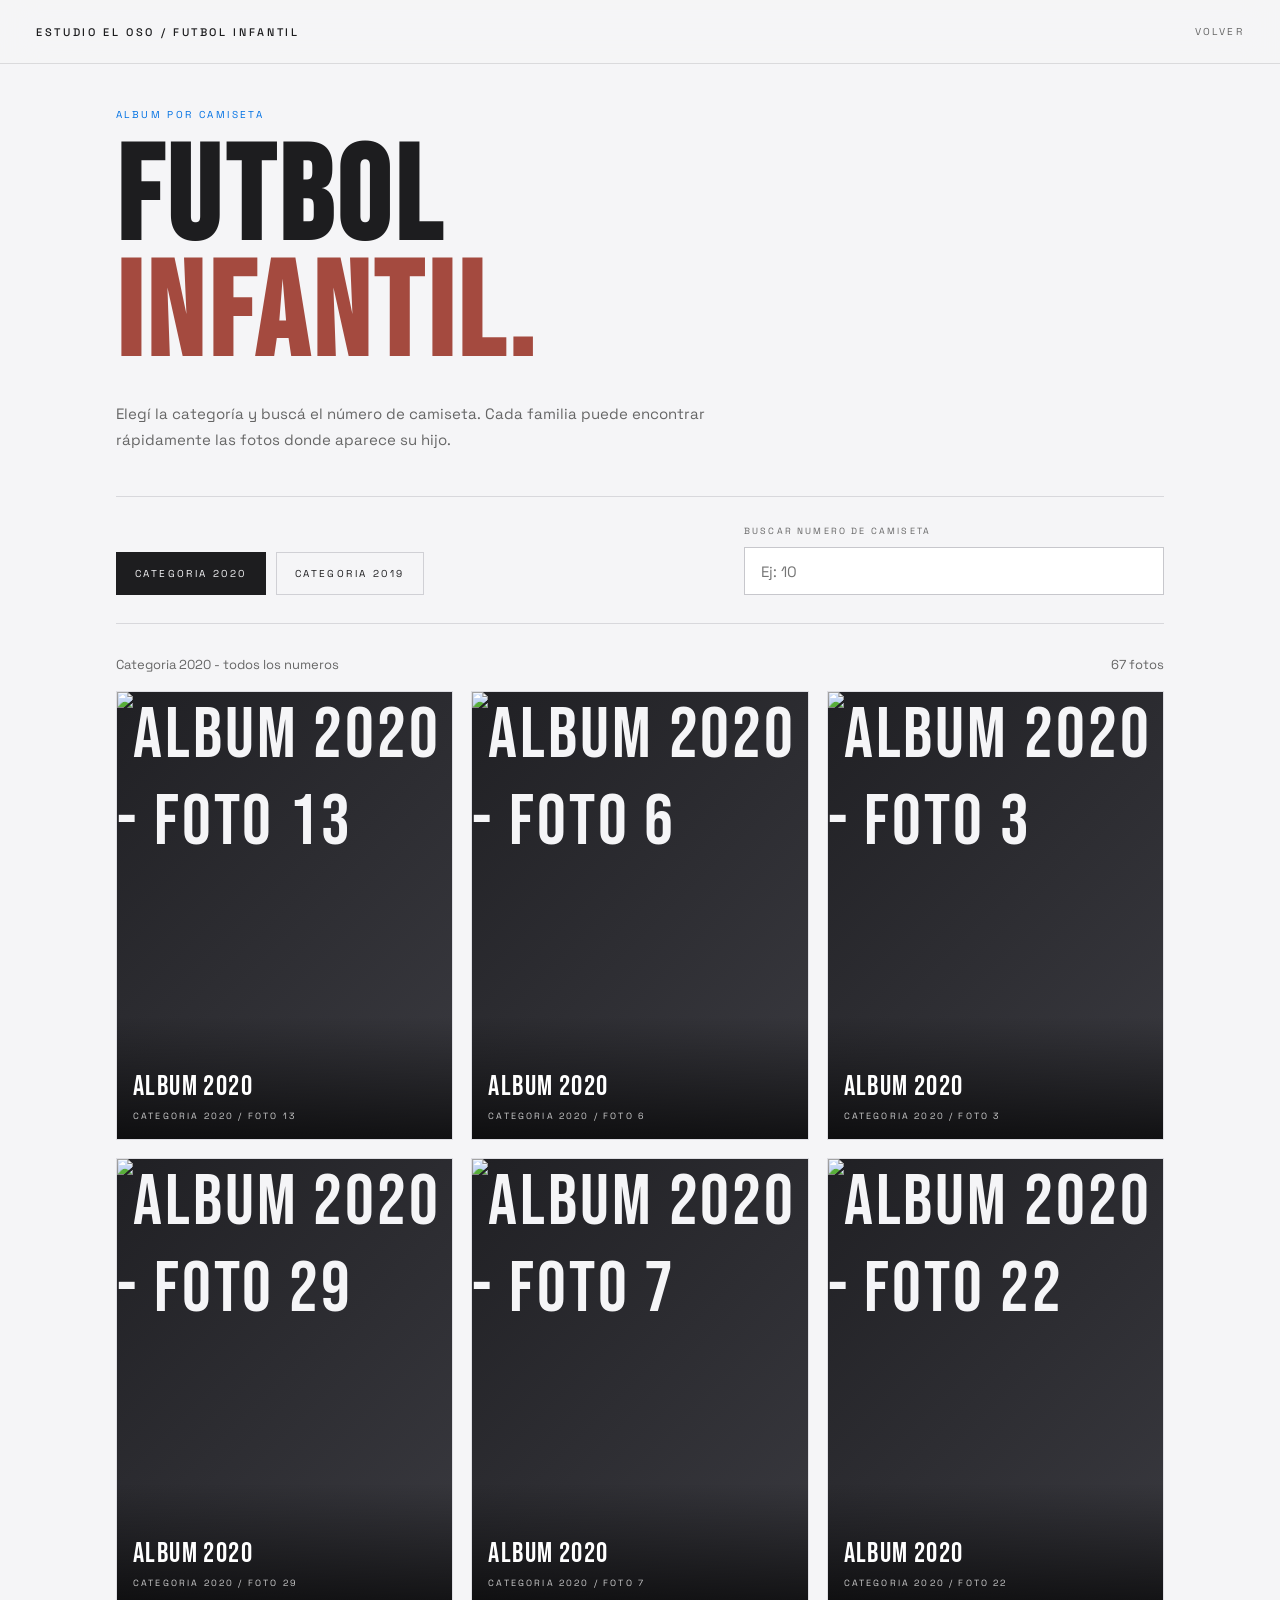
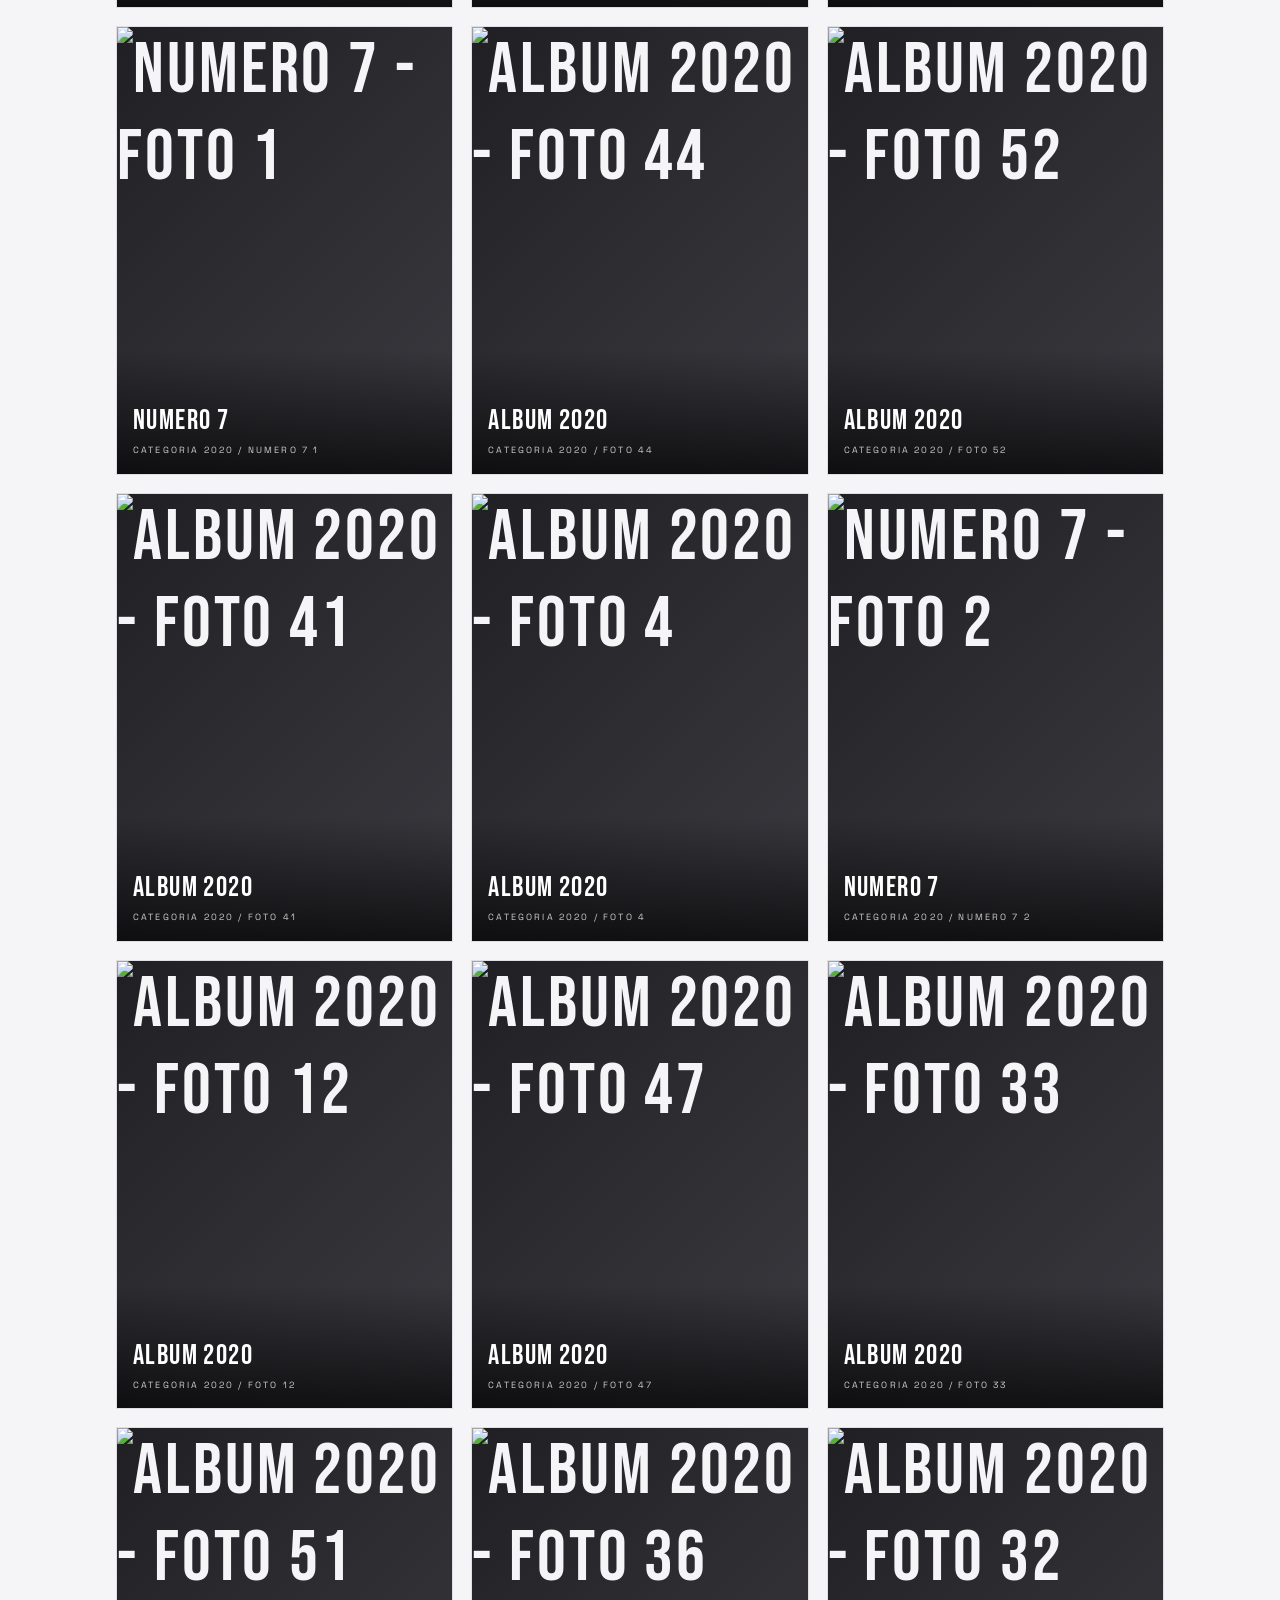
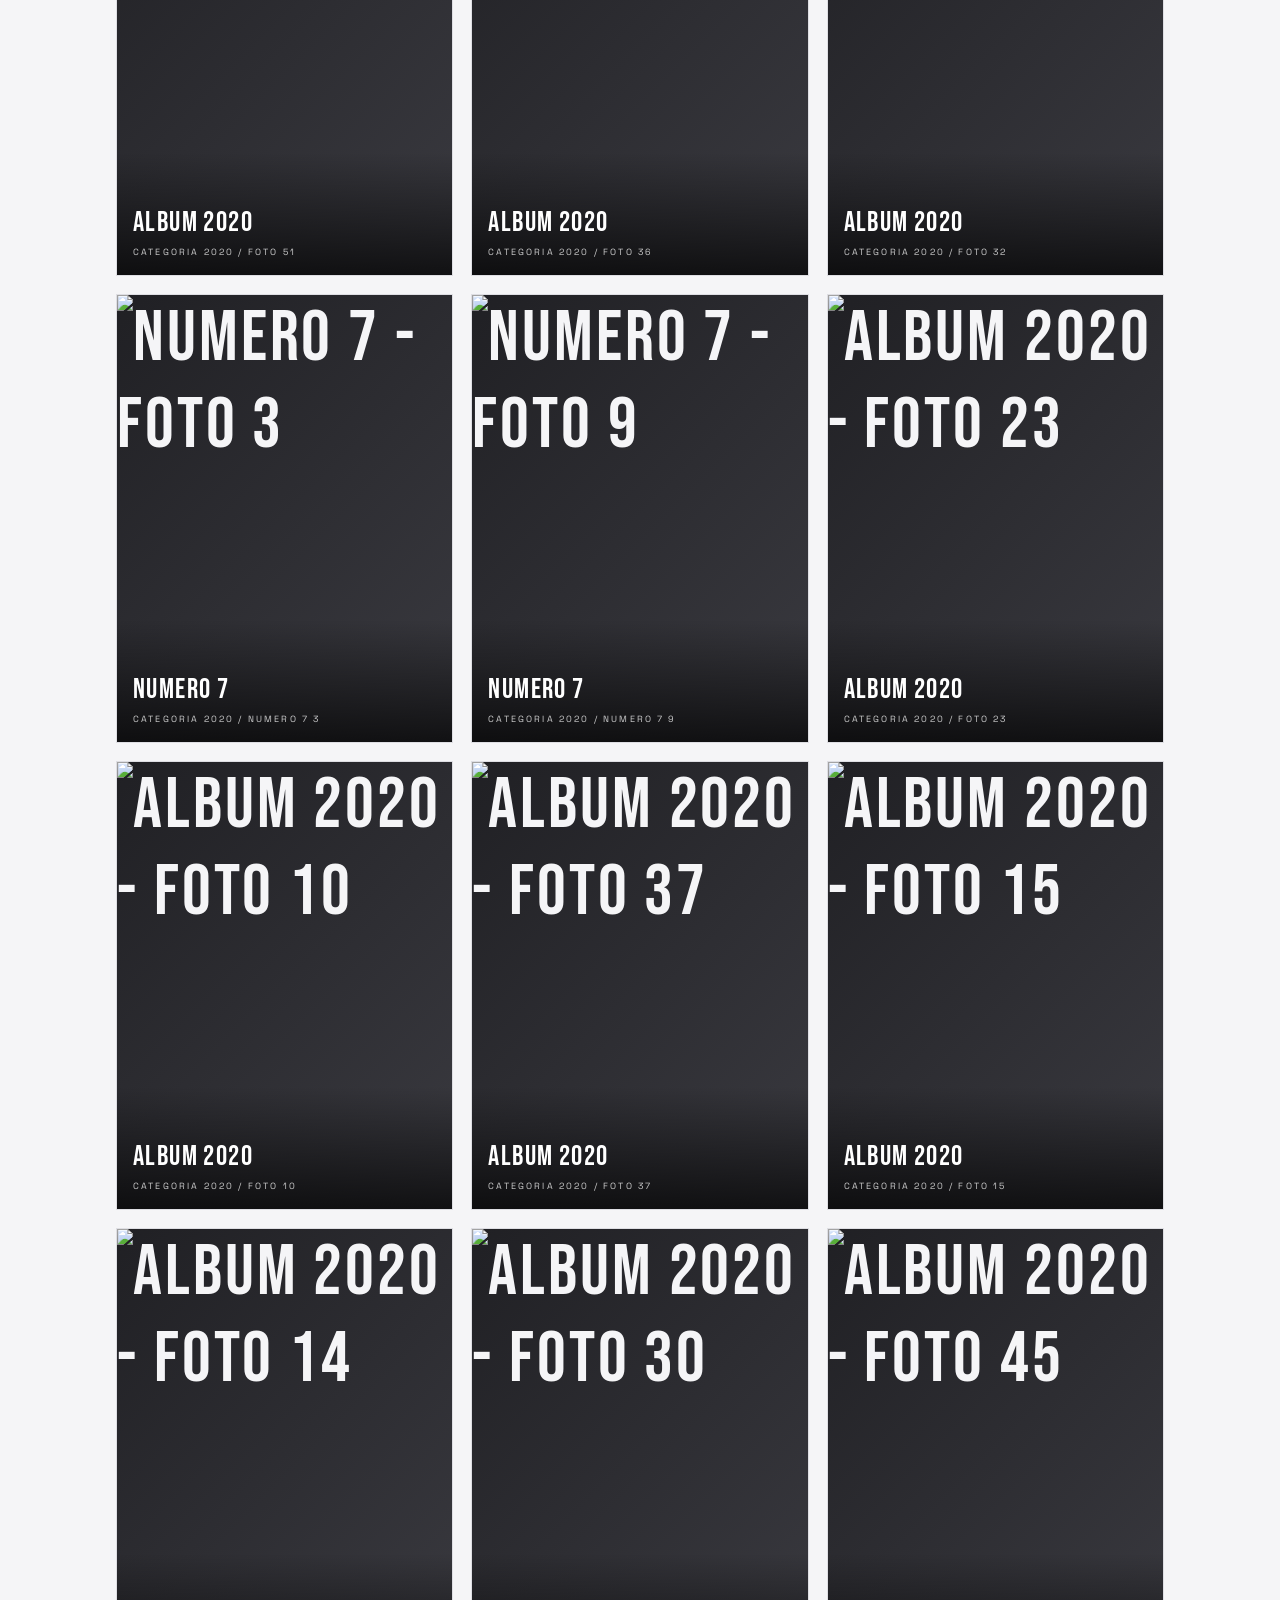
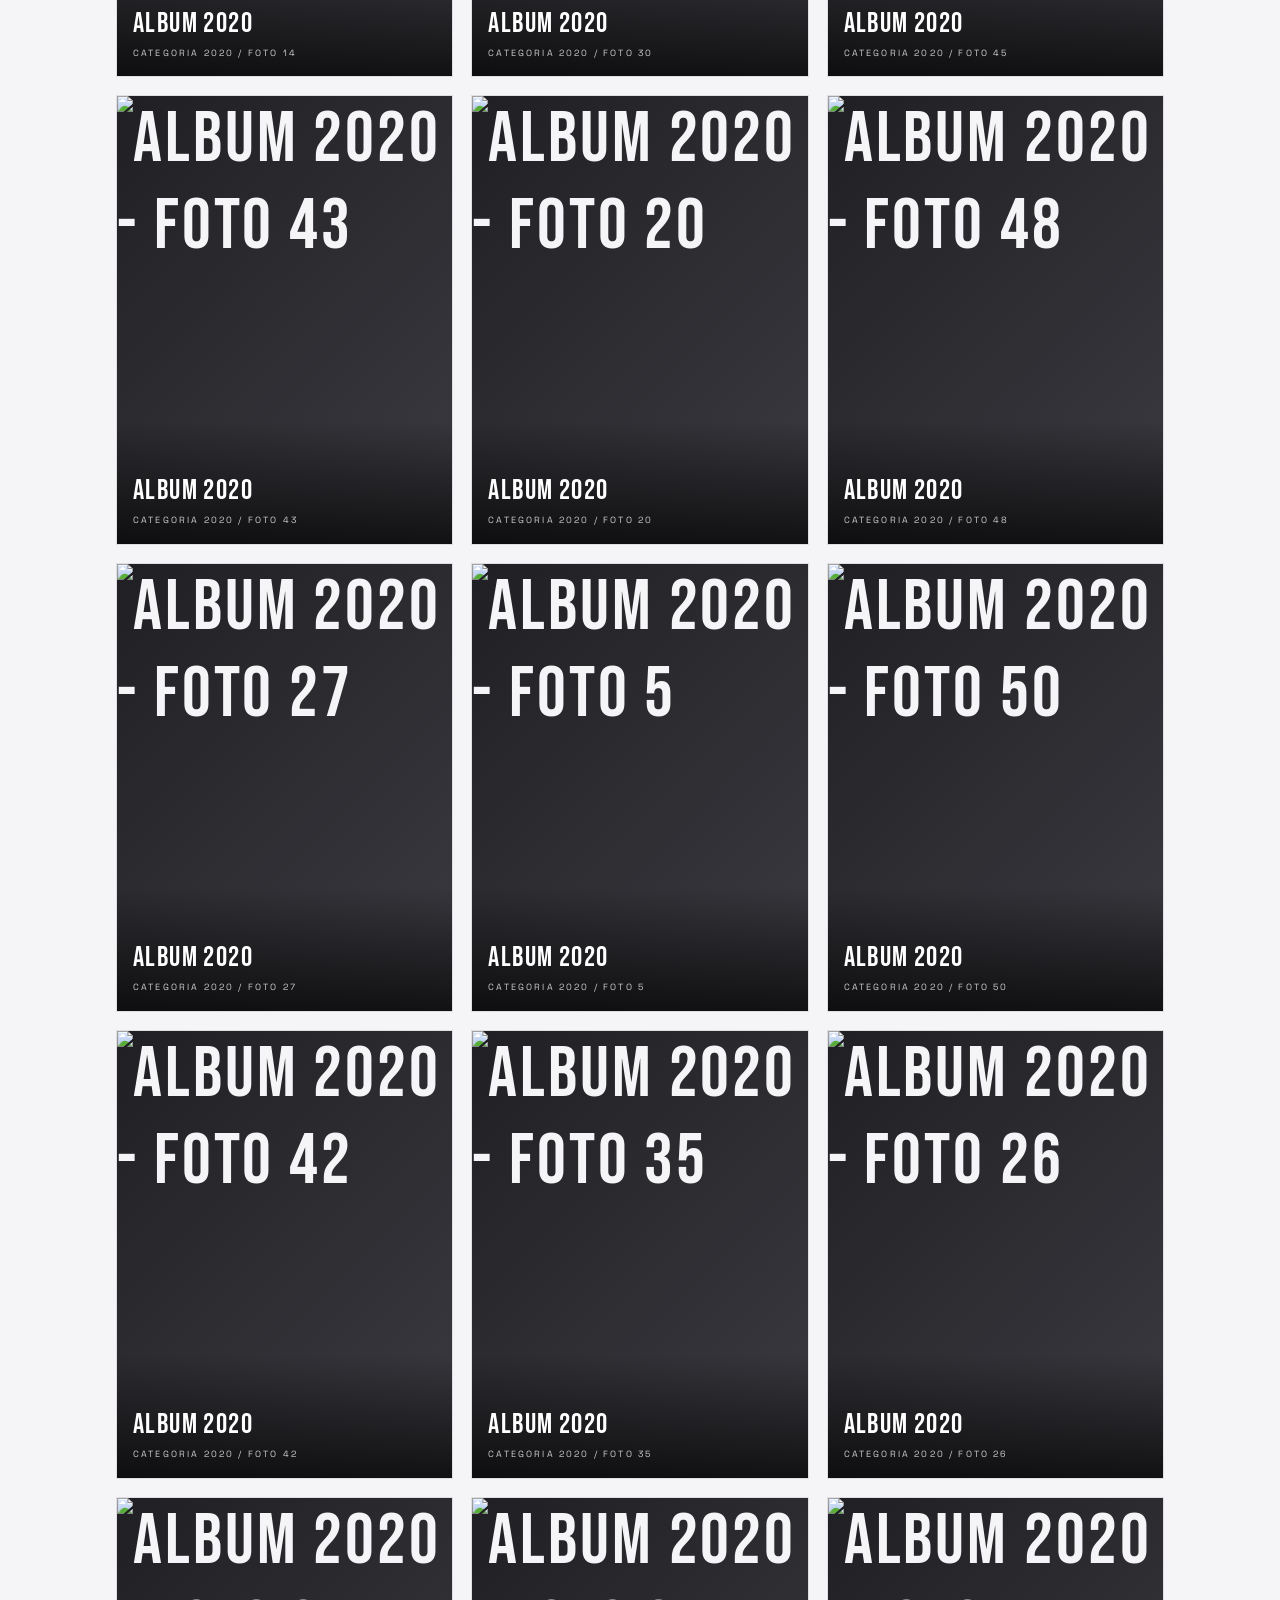
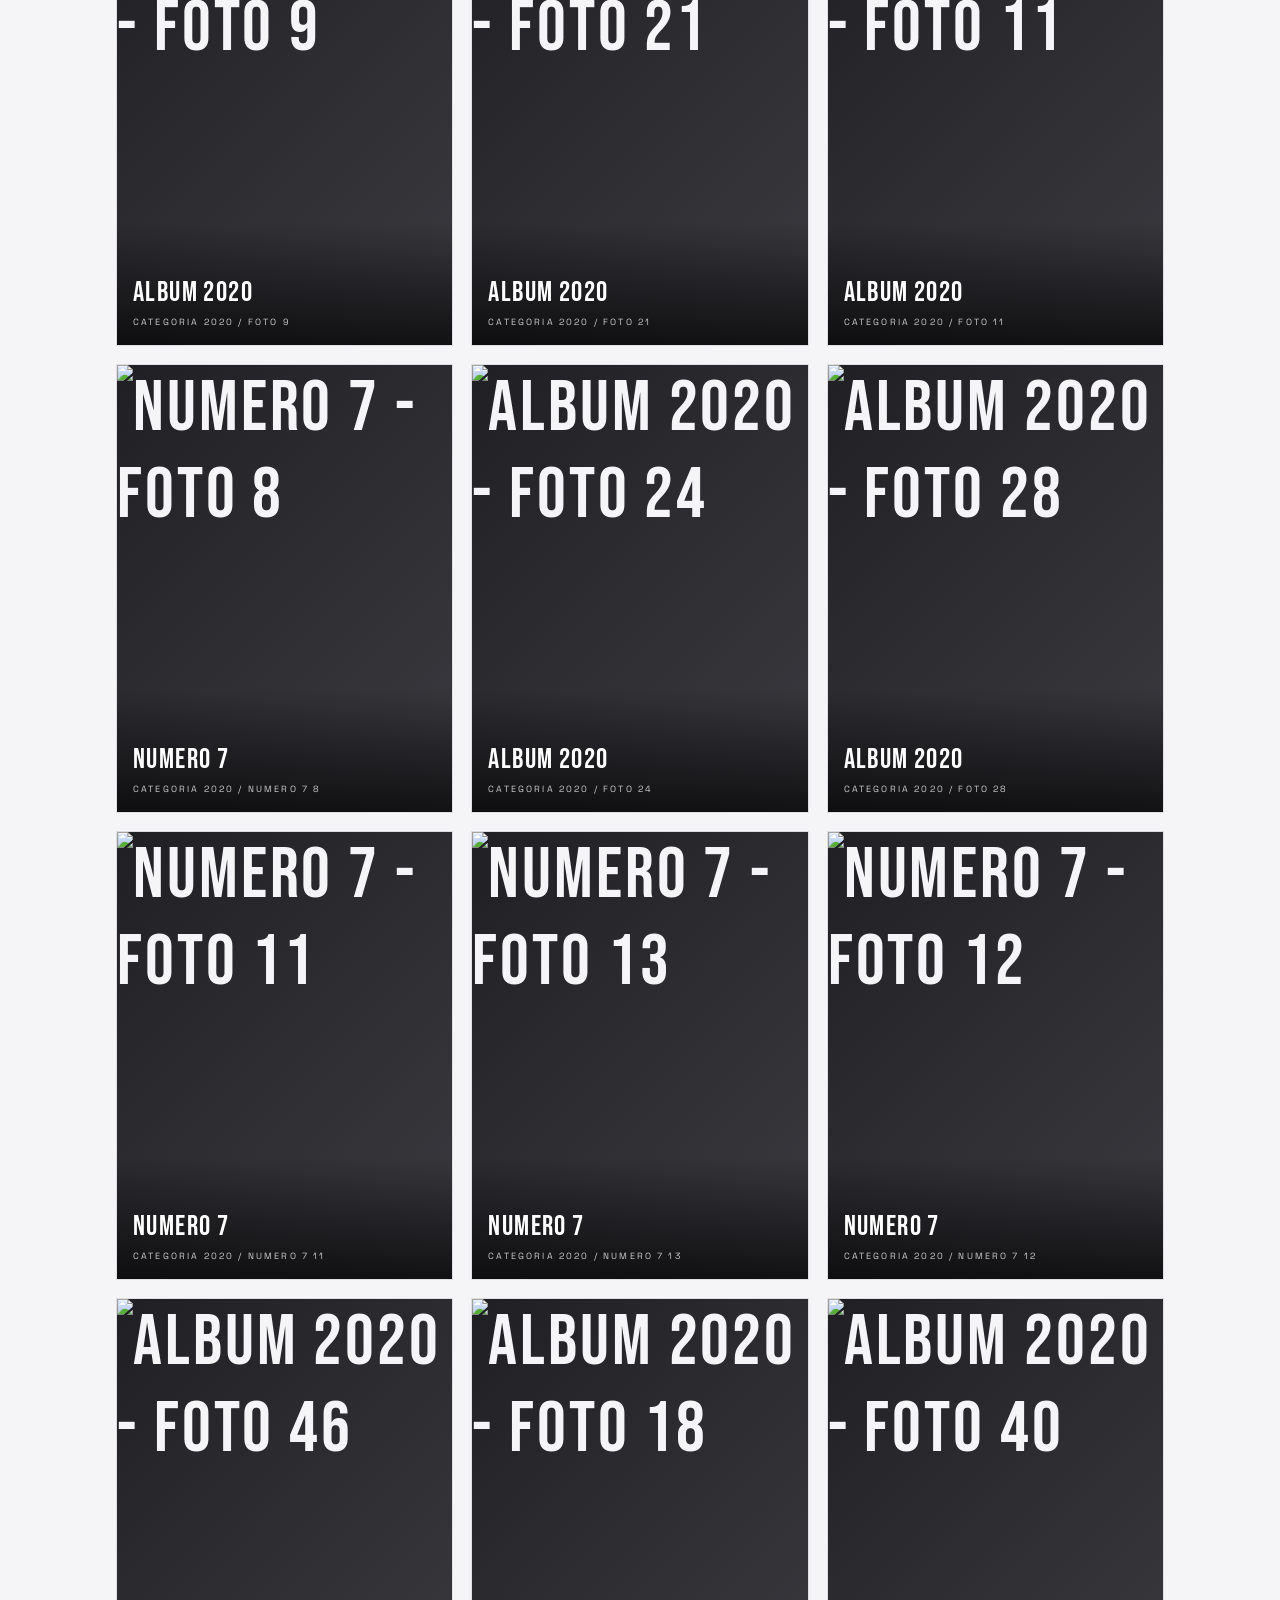
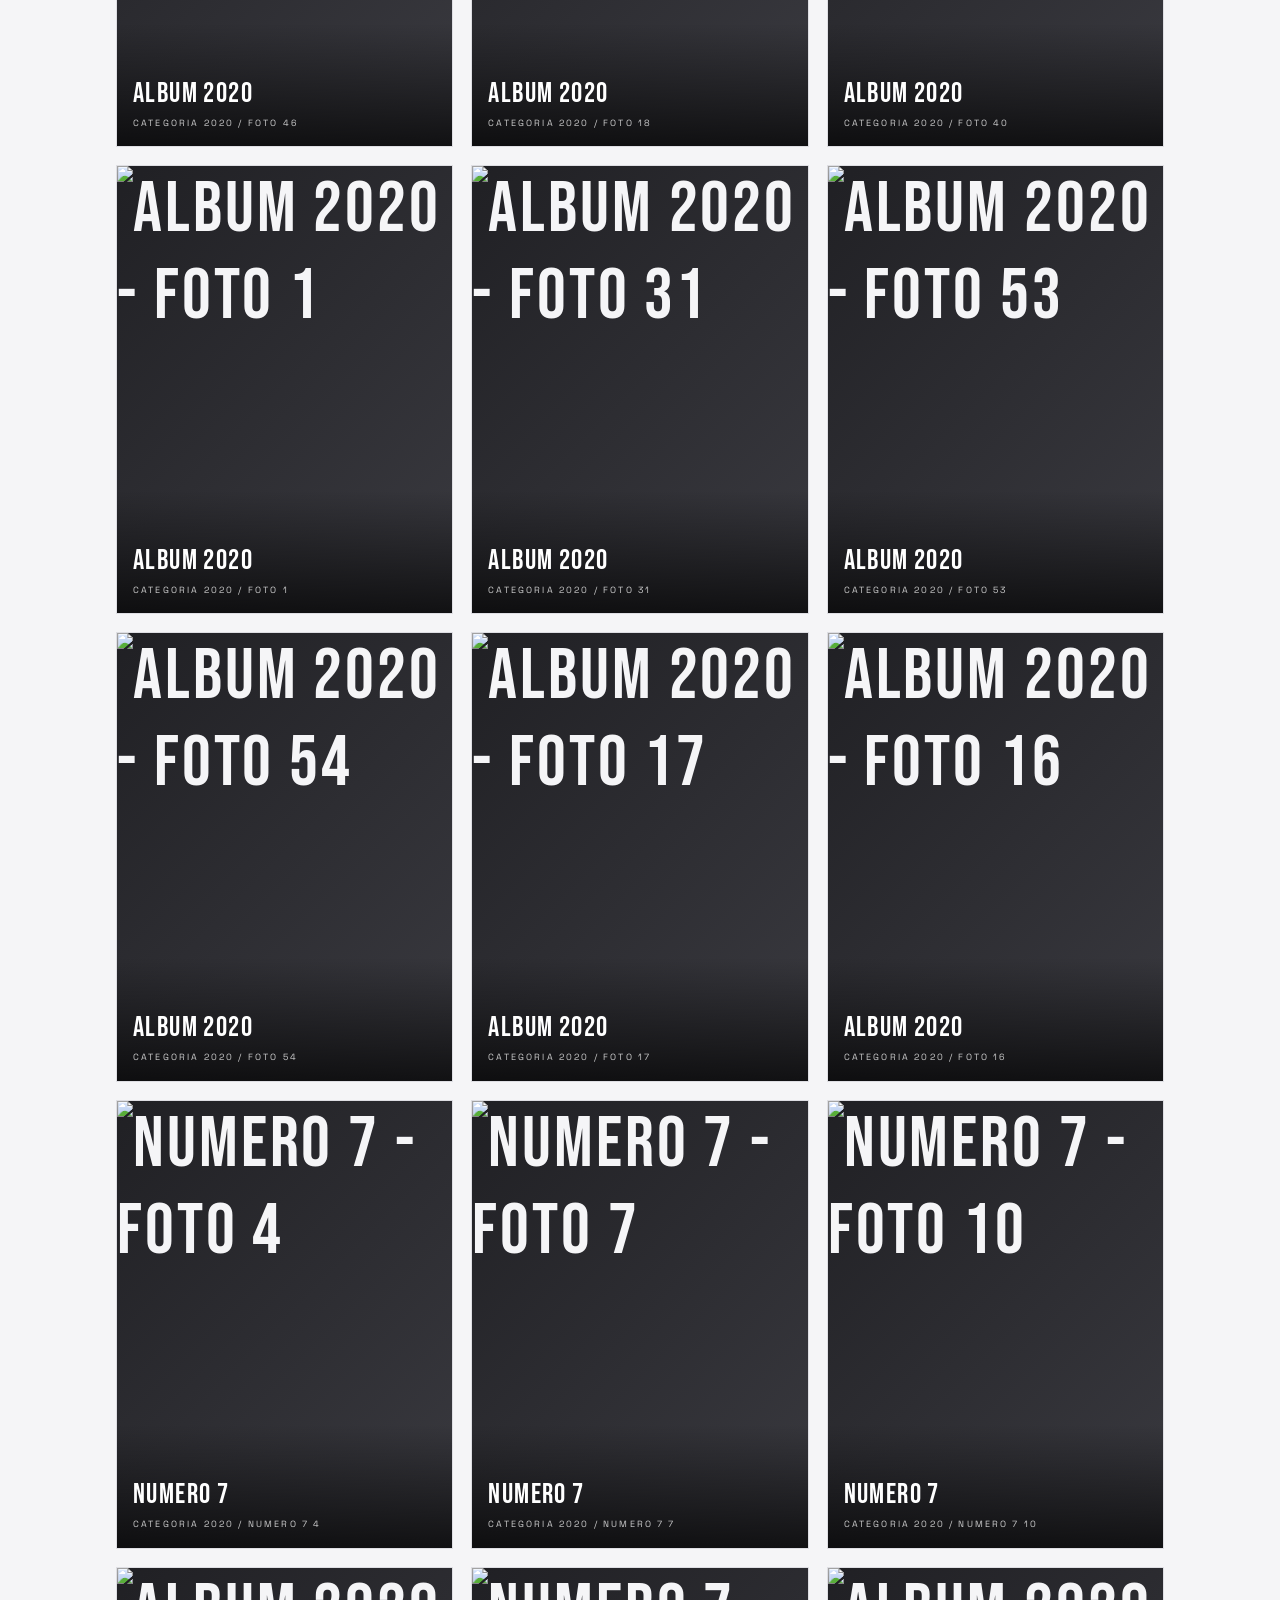
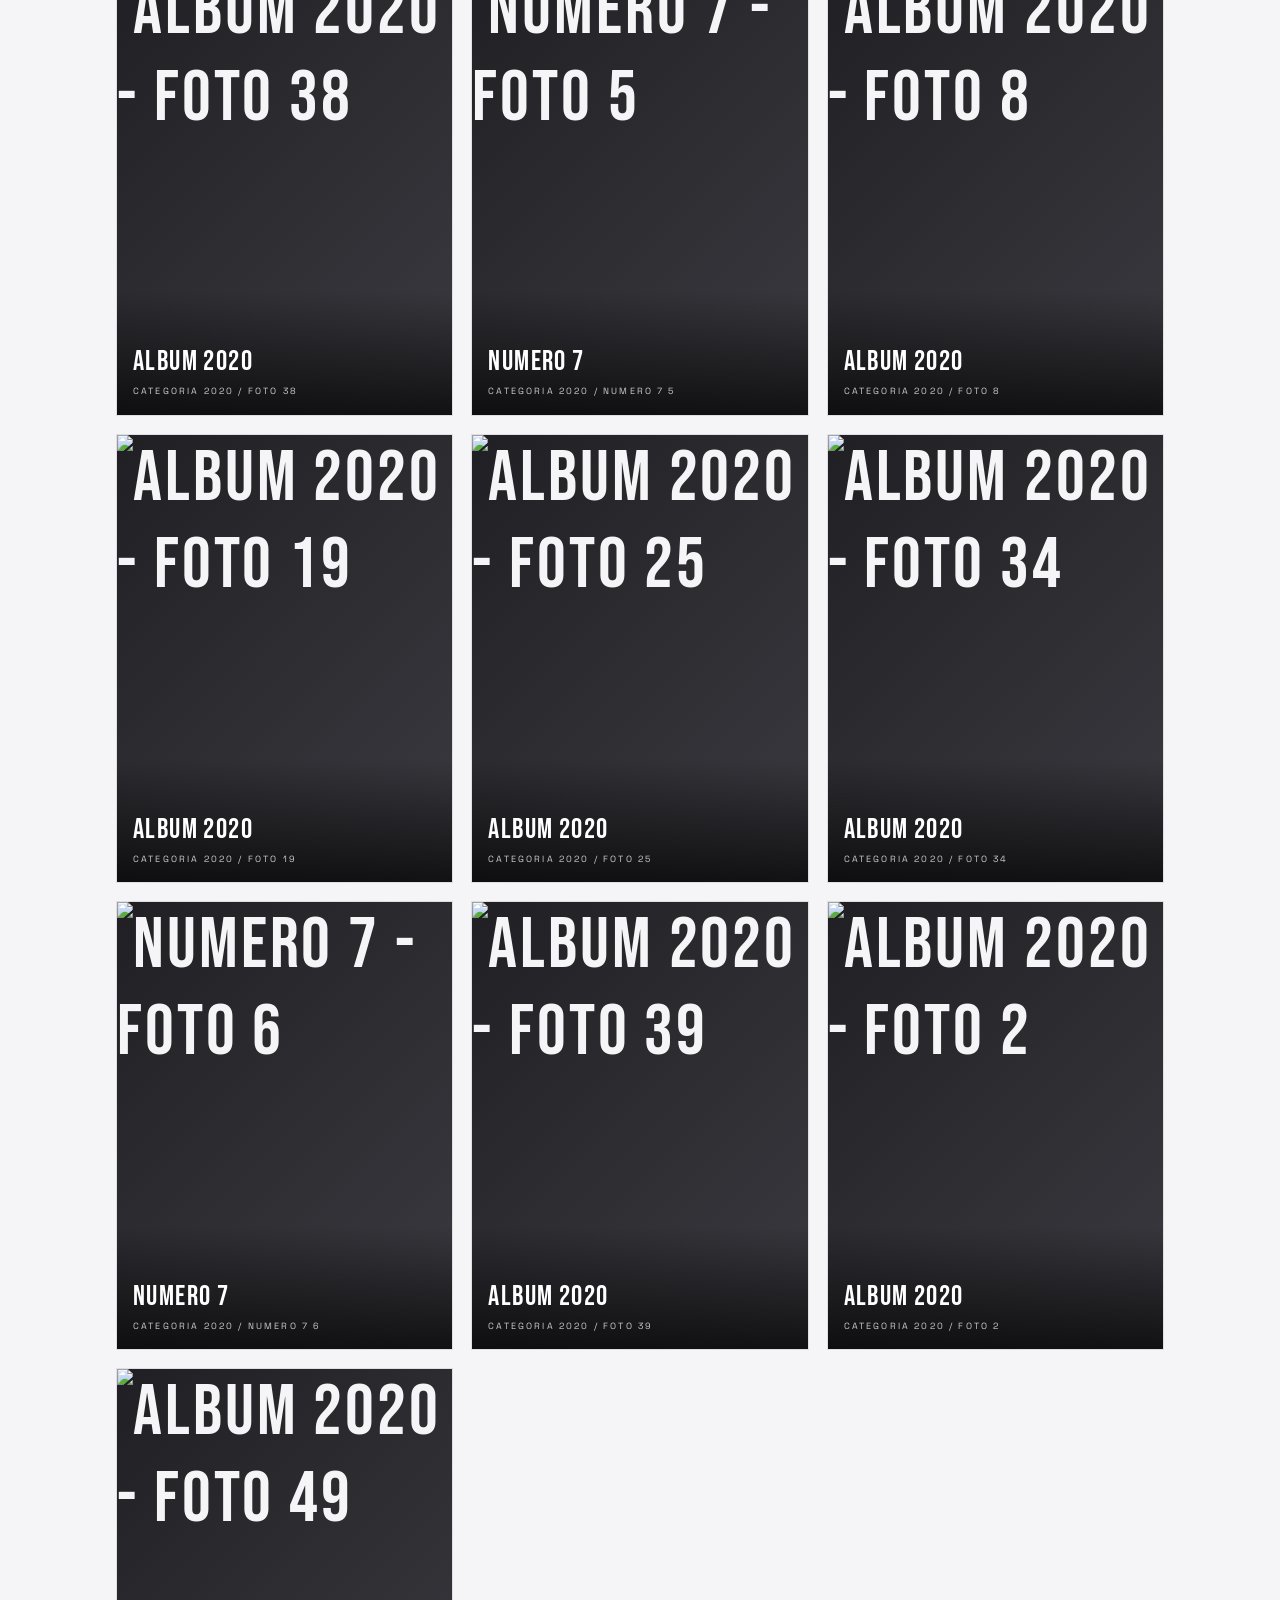
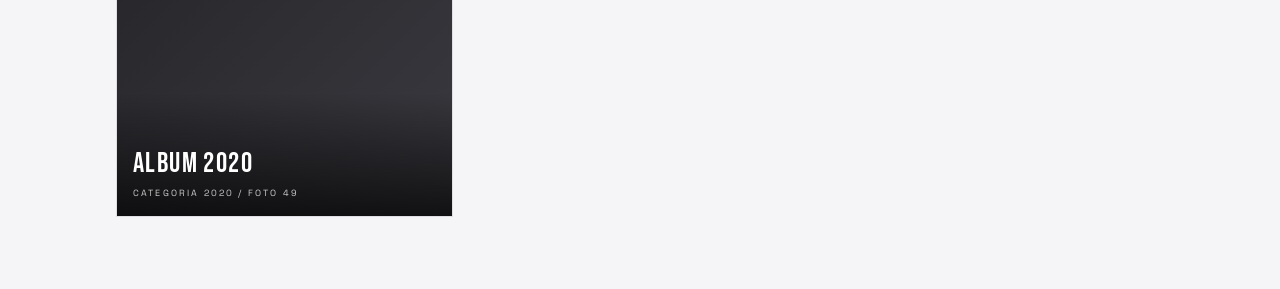
==== album-futbol.html @ 51b896a6 "Optimizar imagenes y subir proyecto" ====
<!DOCTYPE html>
<html lang="es">
<head>
  <meta charset="UTF-8" />
  <meta name="viewport" content="width=device-width, initial-scale=1.0" />
  <title>Album Futbol Infantil - Estudio El Oso</title>
  <link rel="preconnect" href="https://fonts.googleapis.com" />
  <link href="https://fonts.googleapis.com/css2?family=Bebas+Neue&family=Space+Grotesk:wght@300;400;500&display=swap" rel="stylesheet" />
  <link rel="stylesheet" href="css/styles.css" />
</head>
<body class="album-page">
  <header class="album-topbar">
    <div class="album-brand">Estudio El Oso / Futbol infantil</div>
    <a class="album-back" href="index.html">Volver</a>
  </header>

  <main class="album-shell">
    <div class="album-kicker">Album por camiseta</div>
    <h1 class="album-title">Futbol<br><em>infantil.</em></h1>
    <p class="album-intro">Elegí la categoría y buscá el número de camiseta. Cada familia puede encontrar rápidamente las fotos donde aparece su hijo.</p>

    <section class="album-controls" aria-label="Filtros del album">
      <div class="album-tabs" role="tablist" aria-label="Categorias">
        <button class="album-tab is-active" type="button" data-category="2020">Categoria 2020</button>
        <button class="album-tab" type="button" data-category="2019">Categoria 2019</button>
      </div>
      <div class="album-search">
        <label for="numberSearch">Buscar numero de camiseta</label>
        <input id="numberSearch" type="search" inputmode="numeric" placeholder="Ej: 10" autocomplete="off" />
      </div>
    </section>

    <div class="album-results-head">
      <span id="albumStatus">Categoria 2020 - todos los numeros</span>
      <span id="albumCount"></span>
    </div>

    <section class="album-grid" id="albumGrid" aria-live="polite"></section>
    <div class="album-empty" id="albumEmpty">No encontramos fotos para ese numero en esta categoria.</div>
  </main>

  <script src="js/album-futbol.js" defer></script>
</body>
</html>
---- css/styles.css ----
/* ══════════════════════════════════════════════
   Studio Bear — Photography
   styles.css
   ══════════════════════════════════════════════ */

*, *::before, *::after {
  margin: 0;
  padding: 0;
  box-sizing: border-box;
}

:root {
  /* Apple-inspired palette: minimalist, clean, sophisticated */
  --gold:  #A44A3F;
  --cyan:  #0071e3;
  --dark:  #f5f5f7;
  --text:  #1d1d1f;
  --muted: #666;
  --accent-silver: #f5f5f7;
  --accent-slate: #1d1d1f;
}

html { scroll-behavior: auto; }

body {
  background: rgb(29, 29, 31);
  color: var(--text);
  font-family: 'Space Grotesk', sans-serif;
  overflow-x: hidden;
}

body::before {
  content: '';
  position: fixed;
  top: 0;
  left: 0;
  width: 100%;
  height: 64px;
  z-index: 45;
  pointer-events: none;
  background: rgba(245, 245, 247, .68);
  border-bottom: 1px solid rgba(29, 29, 31, .12);
  backdrop-filter: blur(18px) saturate(150%);
  -webkit-backdrop-filter: blur(18px) saturate(150%);
  box-shadow: 0 1px 0 rgba(255, 255, 255, .22) inset;
  opacity: 0;
  transition: opacity .35s ease;
}
body.show-header-blur::before { opacity: 1; }

::-webkit-scrollbar { width: 2px; }
::-webkit-scrollbar-thumb { background: #d5d5d7; }


/* ── Canvas Three.js ── */
#wrap {
  position: fixed; inset: 0; z-index: 1;
  background: rgb(29, 29, 31);
}
#wrap canvas { display: block; width: 100% !important; height: 100% !important; cursor: crosshair; }

/* ── Pista de scroll ── */
#scroll-track { height: 400vh; position: relative; z-index: 0; }

/* ── Barra de progreso ── */
#bar {
  position: fixed; top: 0; left: 0; height: 1px; width: 0%;
  background: linear-gradient(90deg, #A44A3F, #0071e3, transparent);
  z-index: 100; pointer-events: none;
}

/* ── Grilla de fondo ── */
#grid {
  position: fixed; inset: 0; z-index: 0; pointer-events: none;
  background-image:
    linear-gradient(rgba(255,255,255,.05) 1px, transparent 1px),
    linear-gradient(90deg, rgba(255,255,255,.05) 1px, transparent 1px);
  background-size: 60px 60px;
  mask-image: radial-gradient(ellipse 70% 70% at 50% 50%, transparent 30%, black 100%);
  -webkit-mask-image: radial-gradient(ellipse 70% 70% at 50% 50%, transparent 30%, black 100%);
}

/* ── Viñeta ── */
#vig {
  position: fixed; inset: 0; z-index: 2; pointer-events: none;
  background: radial-gradient(ellipse 78% 72% at 50% 50%, transparent 45%, rgba(0,0,0,.4) 100%);
}

/* ── Brand ── */
#brand {
  position: fixed; top: 26px; left: 36px; z-index: 50;
  font-family: 'Space Grotesk', sans-serif; font-weight: 500; font-size: 11px;
  letter-spacing: .32em; text-transform: uppercase; color: var(--text);
  opacity: 0; transition: opacity .35s ease;
  display: flex; align-items: center; gap: 10px;
}
#brand .bear-icon {
  width: 18px; height: 18px; border: 1px solid #F5A623; border-radius: 3px;
  display: flex; align-items: center; justify-content: center;
  font-size: 10px; color: #F5A623; flex-shrink: 0;
}
#brand em { color: var(--muted); margin: 0 6px; font-style: normal; font-weight: 300; }

/* ── Nav ── */
#nav {
  position: fixed; top: 26px; right: 36px; z-index: 50;
  display: flex; gap: 26px;
  font-family: 'Space Grotesk', sans-serif; font-size: 10px; font-weight: 400;
  letter-spacing: .22em; text-transform: uppercase; color: var(--muted);
  opacity: 0; transition: opacity .35s ease;
}
#nav a { color: inherit; text-decoration: none; transition: color .3s; }
#nav a:hover { color: #0071e3; }

/* ── Hero ── */
#hero {
  position: fixed; top: 50%; left: 50%;
  transform: translate(-50%, -50%);
  z-index: 50; text-align: center; pointer-events: none; transition: opacity .9s;
}
#hero .eyebrow {
  display: none;
  font-family: 'Space Grotesk', sans-serif; font-size: 10px; font-weight: 400;
  letter-spacing: .45em; color: #0071e3; text-transform: uppercase;
  margin-bottom: 10px; opacity: 0; transition: opacity 1.2s .1s;
}
#hero h1 {
  font-family: 'Bebas Neue', sans-serif; font-weight: 400;
  font-size: clamp(52px, 11vw, 130px); letter-spacing: .06em; line-height: .92;
  color: #f5f5f7;
  text-shadow: 0 0 80px rgba(0,113,227,.06), 0 0 40px rgba(164,74,63,.04);
  opacity: 0; transform: translateY(14px);
  transition: opacity 1.2s .2s, transform 1.2s .2s;
}
#hero h1 span { display: block; color: #A44A3F; font-size: .55em; letter-spacing: .35em; line-height: 1.6; }
#hero p {
  font-family: 'Space Grotesk', sans-serif; font-size: 10px; font-weight: 300;
  letter-spacing: .38em; color: var(--muted); text-transform: uppercase;
  margin-top: 16px; opacity: 0; transition: opacity 1.2s .7s;
}
#hero .hint {
  font-family: 'Space Grotesk', sans-serif; font-size: 9px; font-weight: 300;
  letter-spacing: .28em; color: var(--muted); text-transform: uppercase;
  margin-top: 28px; display: flex; align-items: center; justify-content: center;
  gap: 12px; opacity: 0; transition: opacity 1.2s 1.3s;
}
#hero .hint::before, #hero .hint::after {
  content: ''; display: inline-block; width: 28px; height: 1px; background: var(--muted);
}

/* ── Info bottom-left ── */
#si { display: none !important; }
#st { font-family: 'Bebas Neue', sans-serif; font-size: 26px; font-weight: 400; color: var(--text); letter-spacing: .08em; }
#ss { font-family: 'Space Grotesk', sans-serif; font-size: 9px; font-weight: 400; letter-spacing: .28em; color: #0071e3; text-transform: uppercase; margin-top: 5px; }

/* ── Tagline bottom-right ── */
#tg {
  position: fixed; bottom: 34px; right: 36px; z-index: 50;
  font-family: 'Space Grotesk', sans-serif; font-size: 9px; font-weight: 300;
  letter-spacing: .22em; color: var(--muted); text-transform: uppercase; text-align: right;
}

/* ── Flecha scroll ── */
#arr {
  position: fixed; bottom: 30px; left: 50%; transform: translateX(-50%); z-index: 50;
  display: flex; flex-direction: column; align-items: center; gap: 4px;
  pointer-events: none; animation: ap 2s ease-in-out infinite;
}
#arr .ln { width: 1px; height: 30px; background: linear-gradient(180deg, transparent, #F5A623); }
#arr .ch { width: 6px; height: 6px; border-right: 1px solid #F5A623; border-bottom: 1px solid #F5A623; transform: rotate(45deg); }
@keyframes ap {
  0%,100% { opacity: .25; transform: translateX(-50%) translateY(0); }
  50%      { opacity: .9;  transform: translateX(-50%) translateY(5px); }
}


/* ════════════════════════════════════════
   SECCIONES DE CONTENIDO
════════════════════════════════════════ */

#content-sections { position: relative; z-index: 20; }

.sb-section { padding: 96px 0; }
.sb-dark  { background: linear-gradient(135deg, rgba(245,245,247,.9) 0%, rgba(250,250,252,.95) 100%); color: #1d1d1f; }
.sb-light { background: rgb(29, 29, 31); color: #f5f5f7; filter: brightness(1); }
.sb-cta   { background: linear-gradient(135deg, rgba(245,245,247,.8) 0%, rgba(248,248,250,.9) 100%); color: #1d1d1f; border-top: 1px solid #e5e5e7; }

.sb-container { max-width: 1100px; margin: 0 auto; padding: 0 36px; }

.sb-label { display: flex; align-items: center; gap: 14px; margin-bottom: 48px; }
.sb-num   { font-family: 'Space Grotesk', sans-serif; font-size: 10px; font-weight: 400; letter-spacing: .35em; color: #0071e3; }
.sb-rule  { flex: none; width: 40px; height: 1px; background: #d5d5d7; }
.sb-tag   { font-family: 'Space Grotesk', sans-serif; font-size: 10px; font-weight: 400; letter-spacing: .28em; text-transform: uppercase; color: #666; }

.sb-heading-large {
  font-family: 'Bebas Neue', sans-serif;
  font-size: clamp(56px, 9vw, 110px); font-weight: 400; line-height: .9;
  letter-spacing: .04em; color: #1d1d1f; margin-bottom: 64px;
}
.sb-heading-large em { font-style: normal; color: #A44A3F; }
.sb-light .sb-heading-large { color: #f5f5f7; }
.sb-light .sb-heading-large em { color: #A44A3F; }
.sb-heading-med {
  font-family: 'Bebas Neue', sans-serif;
  font-size: clamp(40px, 6vw, 72px); font-weight: 400;
  letter-spacing: .06em; color: #1d1d1f; margin-bottom: 56px;
}

/* Servicios */
.sb-services-grid { display: flex; flex-direction: column; border-top: 1px solid #e5e5e7; }
.sb-service-item {
  display: grid; grid-template-columns: 48px 1fr 28px; gap: 24px;
  align-items: start; padding: 32px 0; border-bottom: 1px solid #e5e5e7;
  cursor: pointer; opacity: 0; transform: translateY(24px);
  transition: opacity .7s, transform .7s, background .3s;
}
.sb-service-item.sb-visible { opacity: 1; transform: translateY(0); }
.sb-service-item:hover { background: #f0f0f5; }
.sb-service-item:hover .sb-service-arrow { color: #0071e3; }
.sb-service-num   { font-family: 'Space Grotesk', sans-serif; font-size: 10px; letter-spacing: .3em; color: #333; padding-top: 4px; }
.sb-service-title { font-family: 'Bebas Neue', sans-serif; font-size: 28px; letter-spacing: .06em; color: #1d1d1f; margin-bottom: 8px; }
.sb-service-desc  { font-family: 'Space Grotesk', sans-serif; font-size: 13px; font-weight: 300; color: #666; line-height: 1.6; max-width: 480px; margin-bottom: 10px; }
.sb-service-tag   { font-family: 'Space Grotesk', sans-serif; font-size: 9px; letter-spacing: .28em; text-transform: uppercase; color: #F5A623; }
.sb-service-arrow { font-size: 20px; color: #2a2a2a; padding-top: 2px; transition: color .3s; text-align: right; }

/* Por qué nosotros */
.sb-split { display: grid; grid-template-columns: 1fr 1fr; gap: 80px; align-items: start; }
@media (max-width: 720px) { .sb-split { grid-template-columns: 1fr; gap: 40px; } }
.sb-split-left .sb-heading-large { margin-bottom: 0; }
.sb-body-text { font-family: 'Space Grotesk', sans-serif; font-size: 15px; font-weight: 300; color: #a0a0a5; line-height: 1.7; margin-bottom: 48px; }
.sb-stats { display: grid; grid-template-columns: repeat(3, 1fr); gap: 24px; margin-bottom: 40px; padding-top: 32px; border-top: 1px solid rgba(255,255,255,.1); }
.sb-stat { opacity: 0; transform: translateY(16px); transition: opacity .6s, transform .6s; }
.sb-stat.sb-visible { opacity: 1; transform: translateY(0); }
.sb-stat-num   { font-family: 'Bebas Neue', sans-serif; font-size: 44px; letter-spacing: .04em; color: #A44A3F; line-height: 1; margin-bottom: 6px; }
.sb-stat-label { font-family: 'Space Grotesk', sans-serif; font-size: 9px; letter-spacing: .25em; text-transform: uppercase; color: #86868b; }
.sb-pills { display: flex; flex-wrap: wrap; gap: 8px; }
.sb-pill {
  font-family: 'Space Grotesk', sans-serif; font-size: 9px; font-weight: 400;
  letter-spacing: .22em; text-transform: uppercase; color: #a0a0a5;
  border: 1px solid #424245; padding: 6px 14px; border-radius: 2px;
  transition: color .3s, border-color .3s;
}
.sb-pill:hover { color: #0071e3; border-color: #0071e3; }

/* Proceso */
.sb-steps { display: flex; flex-direction: column; }
.sb-step {
  display: grid; grid-template-columns: 1px 56px 1fr; gap: 28px;
  padding: 40px 0; border-bottom: 1px solid #141414; align-items: start;
  opacity: 0; transform: translateX(-20px);
  transition: opacity .7s, transform .7s;
}
.sb-step.sb-visible { opacity: 1; transform: translateX(0); }
.sb-step-line  { width: 1px; height: 100%; background: linear-gradient(180deg, #0071e3 0%, transparent 100%); opacity: .3; align-self: stretch; }
.sb-step-num   { font-family: 'Space Grotesk', sans-serif; font-size: 10px; letter-spacing: .3em; color: #0071e3; padding-top: 3px; }
.sb-step-title { font-family: 'Bebas Neue', sans-serif; font-size: 26px; letter-spacing: .06em; color: #1d1d1f; margin-bottom: 10px; }
.sb-step-desc  { font-family: 'Space Grotesk', sans-serif; font-size: 13px; font-weight: 300; color: #999; line-height: 1.65; max-width: 520px; }

/* CTA */
.sb-cta-inner { text-align: center; padding-top: 40px; padding-bottom: 40px; }
.sb-cta-eyebrow { font-family: 'Space Grotesk', sans-serif; font-size: 10px; letter-spacing: .38em; text-transform: uppercase; color: #0071e3; margin-bottom: 20px; }
.sb-cta-heading {
  font-family: 'Bebas Neue', sans-serif;
  font-size: clamp(72px, 13vw, 160px); font-weight: 400;
  line-height: .88; letter-spacing: .04em; color: #1d1d1f; margin-bottom: 28px;
}
.sb-cta-heading em { font-style: normal; color: #F5A623; }
.sb-cta-sub { font-family: 'Space Grotesk', sans-serif; font-size: 14px; font-weight: 300; color: #999; margin-bottom: 48px; letter-spacing: .02em; }
.sb-cta-btn {
  display: inline-flex; align-items: center; gap: 10px;
  background: #F5A623; color: #0A0A0A;
  font-family: 'Space Grotesk', sans-serif; font-size: 12px; font-weight: 500;
  letter-spacing: .18em; text-transform: uppercase; text-decoration: none;
  padding: 16px 32px; border-radius: 2px;
  transition: background .3s, transform .2s, box-shadow .3s;
}
.sb-cta-btn:hover { background: #0071e3; transform: translateY(-2px); box-shadow: 0 8px 28px rgba(0,113,227,.2); }
.sb-footer-row { display: flex; justify-content: space-between; align-items: center; margin-top: 96px; padding-top: 32px; border-top: 1px solid #e5e5e7; }
.sb-footer-brand { font-family: 'Space Grotesk', sans-serif; font-size: 11px; font-weight: 500; letter-spacing: .3em; text-transform: uppercase; color: #333; }
.sb-footer-copy  { font-family: 'Space Grotesk', sans-serif; font-size: 10px; letter-spacing: .2em; text-transform: uppercase; color: #2a2a2a; }

.sb-service-link {
  color: inherit;
  text-decoration: none;
}

.sb-service-link:focus-visible {
  outline: 2px solid #0071e3;
  outline-offset: 6px;
}

.album-page {
  min-height: 100vh;
  background: #f5f5f7;
  color: #1d1d1f;
}

.album-shell {
  max-width: 1120px;
  margin: 0 auto;
  padding: 108px 36px 72px;
}

.album-topbar {
  position: fixed;
  top: 0;
  left: 0;
  right: 0;
  z-index: 20;
  height: 64px;
  display: flex;
  align-items: center;
  justify-content: space-between;
  padding: 0 36px;
  background: rgba(245, 245, 247, .78);
  border-bottom: 1px solid rgba(29, 29, 31, .12);
  backdrop-filter: blur(18px) saturate(150%);
  -webkit-backdrop-filter: blur(18px) saturate(150%);
}

.album-brand,
.album-back,
.album-kicker,
.album-tab,
.album-search label,
.album-empty,
.album-card-meta,
.album-path {
  font-family: 'Space Grotesk', sans-serif;
  text-transform: uppercase;
  letter-spacing: .24em;
}

.album-brand {
  font-size: 11px;
  font-weight: 500;
}

.album-back {
  color: #666;
  font-size: 10px;
  text-decoration: none;
}

.album-back:hover { color: #0071e3; }

.album-kicker {
  color: #0071e3;
  font-size: 10px;
  margin-bottom: 22px;
}

.album-title {
  font-family: 'Bebas Neue', sans-serif;
  font-size: clamp(64px, 11vw, 132px);
  line-height: .88;
  letter-spacing: .04em;
  margin-bottom: 26px;
}

.album-title em {
  color: #A44A3F;
  font-style: normal;
}

.album-intro {
  max-width: 620px;
  color: #666;
  font-size: 15px;
  line-height: 1.7;
  margin-bottom: 44px;
}

.album-controls {
  display: grid;
  grid-template-columns: minmax(260px, 1fr) minmax(260px, 420px);
  gap: 24px;
  align-items: end;
  padding: 28px 0;
  border-top: 1px solid #d8d8dc;
  border-bottom: 1px solid #d8d8dc;
  margin-bottom: 32px;
}

.album-tabs {
  display: flex;
  gap: 10px;
  flex-wrap: wrap;
}

.album-tab {
  min-width: 148px;
  border: 1px solid #d0d0d5;
  background: transparent;
  color: #1d1d1f;
  font-size: 10px;
  padding: 14px 18px;
  cursor: pointer;
  transition: background .25s, border-color .25s, color .25s;
}

.album-tab.is-active,
.album-tab:hover {
  background: #1d1d1f;
  border-color: #1d1d1f;
  color: #f5f5f7;
}

.album-search label {
  display: block;
  color: #666;
  font-size: 9px;
  margin-bottom: 10px;
}

.album-search input {
  width: 100%;
  height: 48px;
  border: 1px solid #c7c7cc;
  background: #fff;
  color: #1d1d1f;
  font-family: 'Space Grotesk', sans-serif;
  font-size: 15px;
  padding: 0 16px;
  outline: none;
}

.album-search input:focus {
  border-color: #0071e3;
  box-shadow: 0 0 0 3px rgba(0, 113, 227, .12);
}

.album-results-head {
  display: flex;
  justify-content: space-between;
  gap: 18px;
  align-items: center;
  margin-bottom: 18px;
  color: #666;
  font-size: 13px;
}

.album-grid {
  display: grid;
  grid-template-columns: repeat(3, minmax(0, 1fr));
  gap: 18px;
  align-items: start;
}

.album-card {
  background: #fff;
  border: 1px solid #dedee3;
  position: relative;
  overflow: hidden;
  cursor: zoom-in;
}

.album-card:focus-visible {
  outline: 2px solid #0071e3;
  outline-offset: 4px;
}

.album-thumb {
  aspect-ratio: 3 / 4;
  min-height: 172px;
  display: flex;
  align-items: center;
  justify-content: center;
  background: linear-gradient(135deg, #202024, #3a3a40);
  color: #f5f5f7;
  font-family: 'Bebas Neue', sans-serif;
  font-size: 72px;
  letter-spacing: .04em;
  overflow: hidden;
}

.album-thumb img {
  width: 100%;
  height: 100%;
  min-height: 172px;
  object-fit: cover;
  display: block;
}

.album-card-body {
  position: absolute;
  left: 0;
  right: 0;
  bottom: 0;
  padding: 54px 16px 16px;
  background: linear-gradient(180deg, rgba(0,0,0,0), rgba(0,0,0,.7));
  color: #fff;
}

.album-card-title {
  font-family: 'Bebas Neue', sans-serif;
  font-size: 28px;
  letter-spacing: .05em;
  margin-bottom: 6px;
  color: #fff;
}

.album-card-meta,
.album-path,
.album-empty {
  color: #777;
  font-size: 9px;
  line-height: 1.6;
}

.album-card-meta {
  color: rgba(255,255,255,.78);
}

.album-path {
  margin-top: 10px;
  color: #A44A3F;
  word-break: break-word;
}

.album-empty {
  display: none;
  padding: 40px 0;
  border-top: 1px solid #dedee3;
}

.album-empty.is-visible { display: block; }

.album-lightbox {
  position: fixed;
  inset: 0;
  z-index: 200;
  display: grid;
  place-items: center;
  padding: 72px 24px 40px;
  background: rgba(12, 12, 14, .42);
  backdrop-filter: blur(22px) saturate(120%);
  -webkit-backdrop-filter: blur(22px) saturate(120%);
  opacity: 0;
  pointer-events: none;
  transition: opacity .25s ease;
}

.album-lightbox.is-open {
  opacity: 1;
  pointer-events: auto;
}

.album-lightbox-img {
  max-width: min(1120px, 92vw);
  max-height: 78vh;
  object-fit: contain;
  box-shadow: 0 28px 80px rgba(0,0,0,.42);
  transform: scale(.96);
  transition: transform .25s ease;
}

.album-lightbox.is-open .album-lightbox-img {
  transform: scale(1);
}

.album-lightbox-close {
  position: fixed;
  top: 24px;
  right: 28px;
  width: 42px;
  height: 42px;
  border: 1px solid rgba(255,255,255,.32);
  background: rgba(255,255,255,.12);
  color: #fff;
  font-family: 'Space Grotesk', sans-serif;
  font-size: 18px;
  cursor: pointer;
  backdrop-filter: blur(12px);
  -webkit-backdrop-filter: blur(12px);
}

.album-lightbox-nav {
  position: fixed;
  top: 50%;
  z-index: 2;
  width: 54px;
  height: 54px;
  border: 1px solid rgba(255,255,255,.32);
  background: rgba(255,255,255,.12);
  color: #fff;
  font-family: 'Space Grotesk', sans-serif;
  font-size: 38px;
  line-height: 1;
  cursor: pointer;
  transform: translateY(-50%);
  backdrop-filter: blur(12px);
  -webkit-backdrop-filter: blur(12px);
  transition: background .2s ease, transform .2s ease;
}

.album-lightbox-nav:hover {
  background: rgba(255,255,255,.22);
  transform: translateY(-50%) scale(1.04);
}

.album-lightbox-prev {
  left: 28px;
}

.album-lightbox-next {
  right: 28px;
}

.album-lightbox-caption {
  margin-top: 18px;
  color: rgba(255,255,255,.82);
  font-family: 'Space Grotesk', sans-serif;
  font-size: 10px;
  letter-spacing: .22em;
  text-transform: uppercase;
}

body.album-lightbox-open {
  overflow: hidden;
}

@media (max-width: 760px) {
  .album-topbar { padding: 0 20px; }
  .album-shell { padding: 96px 20px 56px; }
  .album-controls { grid-template-columns: 1fr; }
  .album-grid { grid-template-columns: 1fr; }
  .album-tab { flex: 1; }
  .album-lightbox {
    padding: 74px 14px 82px;
  }

  .album-lightbox-img {
    max-width: 96vw;
    max-height: 74vh;
  }

  .album-lightbox-nav {
    top: auto;
    bottom: 18px;
    width: 48px;
    height: 48px;
    font-size: 34px;
    transform: none;
  }

  .album-lightbox-nav:hover {
    transform: none;
  }

  .album-lightbox-prev {
    left: calc(50% - 62px);
  }

  .album-lightbox-next {
    right: calc(50% - 62px);
  }
}
/* Mobile landing fixes */
@media (max-width: 760px) {
  body::before {
    height: 96px;
  }

  #brand {
    top: 16px;
    left: 18px;
    right: 18px;
    max-width: calc(100vw - 36px);
    gap: 8px;
    font-size: 9px;
    letter-spacing: .18em;
    line-height: 1.35;
    color: #1d1d1f;
  }

  #brand .bear-icon {
    width: 16px;
    height: 16px;
  }

  #brand em {
    margin: 0 2px;
  }

  #nav {
    top: 56px;
    left: 18px;
    right: 18px;
    justify-content: flex-start;
    gap: 14px;
    overflow-x: auto;
    padding-bottom: 8px;
    font-size: 9px;
    letter-spacing: .14em;
    white-space: nowrap;
    scrollbar-width: none;
  }

  #nav::-webkit-scrollbar {
    display: none;
  }

  #hero {
    width: min(92vw, 420px);
  }

  #hero h1 {
    font-size: clamp(48px, 18vw, 76px);
    letter-spacing: .035em;
  }

  #hero h1 span {
    font-size: .58em;
    letter-spacing: .18em;
    line-height: 1.25;
  }

  #hero p {
    max-width: 280px;
    margin: 14px auto 0;
    font-size: 9px;
    letter-spacing: .16em;
    line-height: 1.6;
  }

  #hero .hint {
    margin-top: 22px;
    font-size: 8px;
    letter-spacing: .14em;
    gap: 8px;
  }

  #hero .hint::before,
  #hero .hint::after {
    width: 18px;
  }

  #tg {
    display: none;
  }

  #arr {
    bottom: 20px;
  }

  #scroll-track {
    height: 320vh;
  }

  .sb-section {
    padding: 64px 0;
  }

  .sb-container {
    padding: 0 20px;
  }

  .sb-label {
    gap: 10px;
    margin-bottom: 34px;
  }

  .sb-rule {
    width: 28px;
  }

  .sb-tag,
  .sb-num {
    letter-spacing: .18em;
  }

  .sb-heading-large {
    font-size: clamp(46px, 18vw, 72px);
    line-height: .94;
    margin-bottom: 42px;
  }

  .sb-heading-med {
    font-size: clamp(38px, 14vw, 58px);
    line-height: 1;
    margin-bottom: 34px;
  }

  .sb-service-item {
    position: relative;
    grid-template-columns: 34px minmax(0, 1fr);
    gap: 14px;
    padding: 24px 0;
  }

  .sb-service-arrow {
    position: absolute;
    top: 24px;
    right: 0;
    font-size: 18px;
  }

  .sb-service-title {
    max-width: calc(100% - 28px);
    font-size: 24px;
    line-height: 1.05;
  }

  .sb-service-desc {
    max-width: none;
    font-size: 13px;
  }

  .sb-service-tag {
    letter-spacing: .13em;
    line-height: 1.6;
  }

  .sb-split {
    gap: 32px;
  }

  .sb-body-text {
    font-size: 14px;
    margin-bottom: 30px;
  }

  .sb-pill {
    max-width: 100%;
    letter-spacing: .13em;
    line-height: 1.35;
  }

  .sb-step {
    grid-template-columns: 1px 38px minmax(0, 1fr);
    gap: 16px;
    padding: 30px 0;
  }

  .sb-step-num {
    letter-spacing: .18em;
  }

  .sb-step-title {
    font-size: 24px;
    line-height: 1.05;
  }

  .sb-step-desc {
    max-width: none;
    font-size: 13px;
  }

  .sb-cta-inner {
    padding-top: 20px;
    padding-bottom: 28px;
  }

  .sb-cta-eyebrow {
    font-size: 9px;
    letter-spacing: .18em;
    line-height: 1.4;
  }

  .sb-cta-heading {
    font-size: clamp(62px, 23vw, 96px);
  }

  .sb-cta-sub {
    margin-bottom: 34px;
    line-height: 1.6;
  }

  .sb-cta-btn {
    width: 100%;
    justify-content: center;
    padding: 15px 18px;
    font-size: 11px;
    letter-spacing: .12em;
    line-height: 1.35;
    text-align: center;
  }

  .sb-footer-row {
    flex-direction: column;
    align-items: flex-start;
    gap: 14px;
    margin-top: 58px;
  }

  .sb-footer-brand,
  .sb-footer-copy {
    letter-spacing: .16em;
    line-height: 1.5;
  }
}

@media (max-width: 420px) {
  #brand {
    font-size: 8px;
    letter-spacing: .14em;
  }

  #nav {
    gap: 12px;
    font-size: 8px;
    letter-spacing: .11em;
  }

  .sb-container {
    padding: 0 16px;
  }

  .sb-service-item {
    grid-template-columns: 28px minmax(0, 1fr);
    gap: 12px;
  }

  .sb-step {
    grid-template-columns: 1px 32px minmax(0, 1fr);
    gap: 12px;
  }
}

@media (max-width: 760px) {
  #nav a,
  .sb-cta-btn,
  .album-tab,
  .album-back,
  .album-brand {
    min-width: 0;
  }

  .sb-cta-btn svg {
    flex: 0 0 auto;
  }

  .album-topbar {
    gap: 14px;
  }

  .album-brand,
  .album-back {
    letter-spacing: .14em;
    line-height: 1.35;
  }

  .album-tabs {
    display: grid;
    grid-template-columns: 1fr;
  }

  .album-tab {
    width: 100%;
  }

  .album-results-head {
    align-items: flex-start;
    flex-direction: column;
  }
}

/* Keep desktop-style header on mobile */
@media (max-width: 760px) {
  body::before {
    height: 64px;
  }

  #brand {
    top: 24px;
    left: 18px;
    right: auto;
    max-width: 43vw;
    gap: 6px;
    font-size: 7.5px;
    letter-spacing: .12em;
    line-height: 1;
    white-space: nowrap;
    overflow: hidden;
  }

  #brand .bear-icon {
    width: 15px;
    height: 15px;
    font-size: 8px;
  }

  #brand em {
    margin: 0 3px;
  }

  #nav {
    top: 26px;
    left: auto;
    right: 18px;
    max-width: 52vw;
    justify-content: flex-end;
    gap: 12px;
    overflow: visible;
    padding-bottom: 0;
    font-size: 7.5px;
    letter-spacing: .11em;
    white-space: nowrap;
  }
}

@media (max-width: 420px) {
  #brand {
    left: 14px;
    max-width: 41vw;
    gap: 5px;
    font-size: 6.8px;
    letter-spacing: .09em;
  }

  #brand .bear-icon {
    width: 13px;
    height: 13px;
    font-size: 7px;
  }

  #brand em {
    margin: 0 2px;
  }

  #nav {
    right: 14px;
    max-width: 54vw;
    gap: 8px;
    font-size: 6.8px;
    letter-spacing: .07em;
  }
}

/* Slightly larger mobile header text */
@media (max-width: 760px) {
  #brand {
    max-width: 45vw;
    font-size: 8.8px;
    letter-spacing: .08em;
  }

  #nav {
    max-width: 51vw;
    gap: 10px;
    font-size: 8.8px;
    letter-spacing: .06em;
  }
}

@media (max-width: 420px) {
  #brand {
    max-width: 44vw;
    font-size: 7.8px;
    letter-spacing: .055em;
  }

  #nav {
    max-width: 52vw;
    gap: 7px;
    font-size: 7.8px;
    letter-spacing: .035em;
  }
}
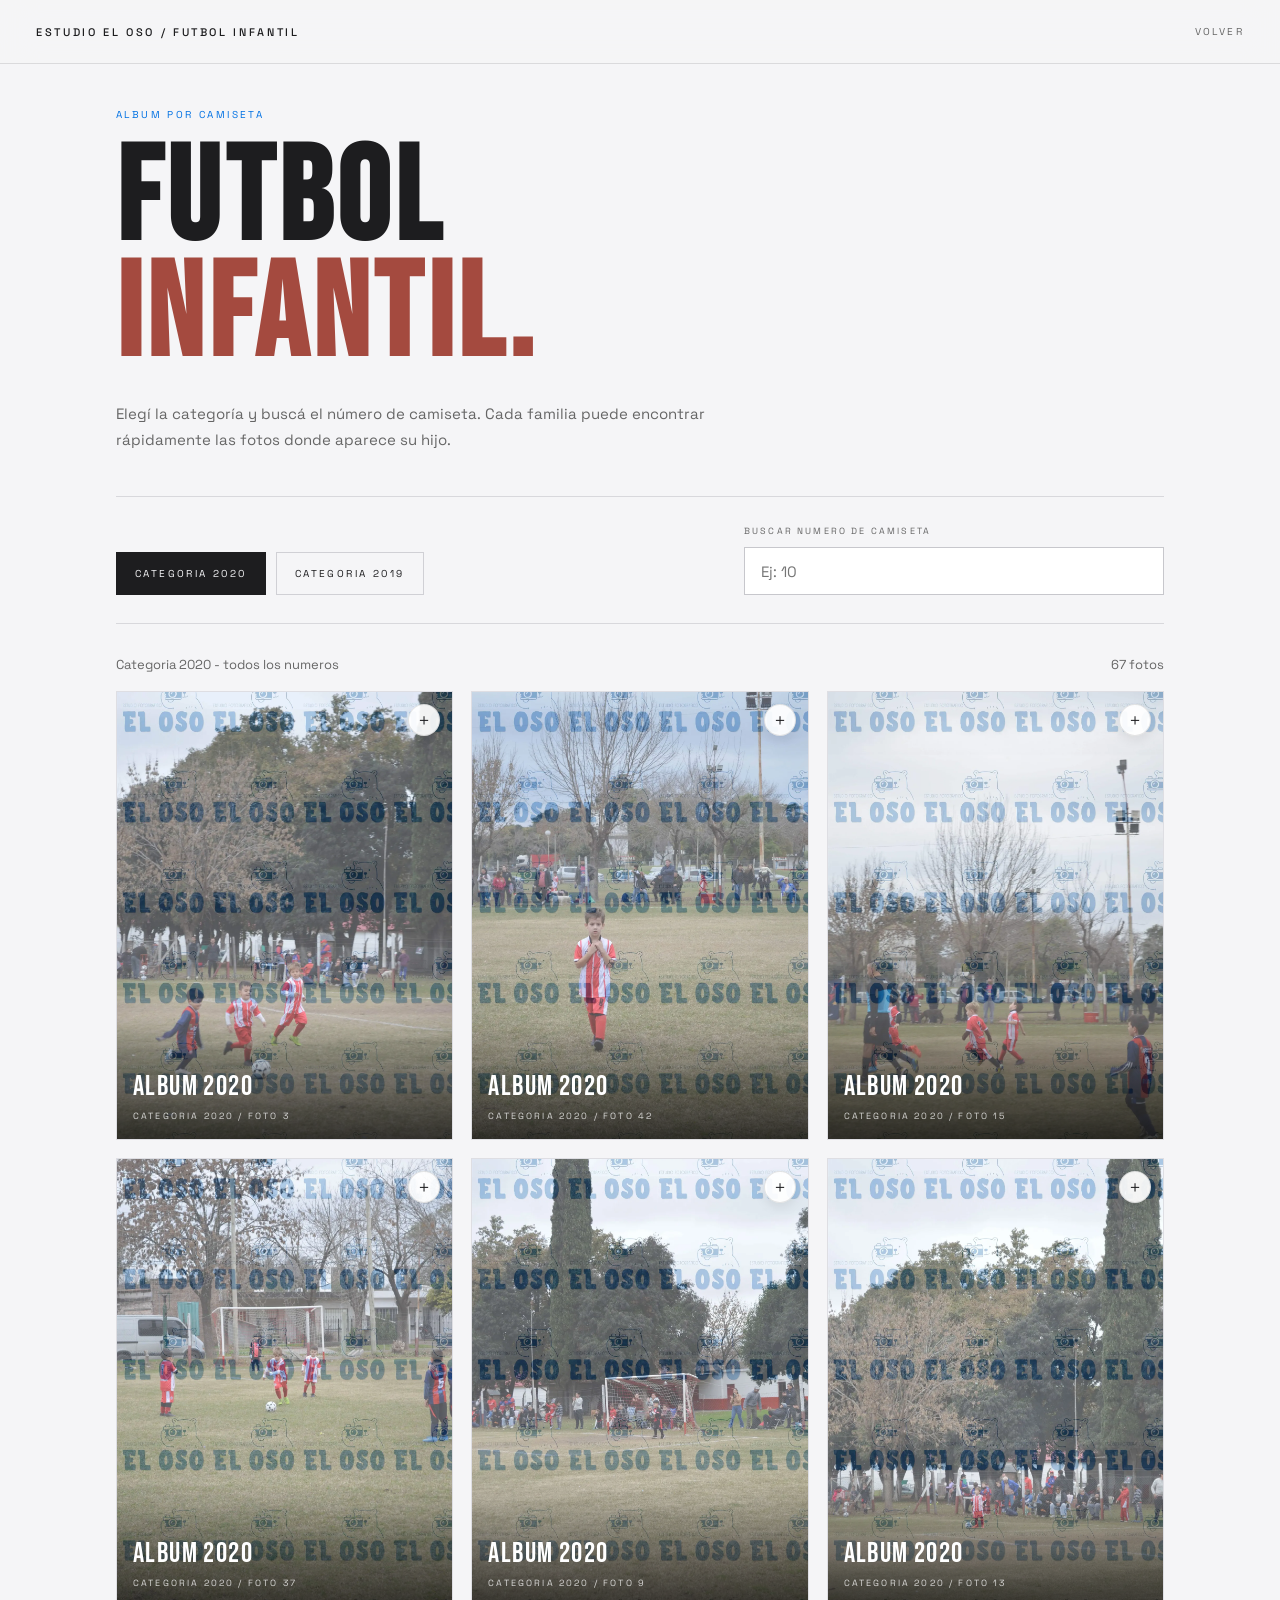
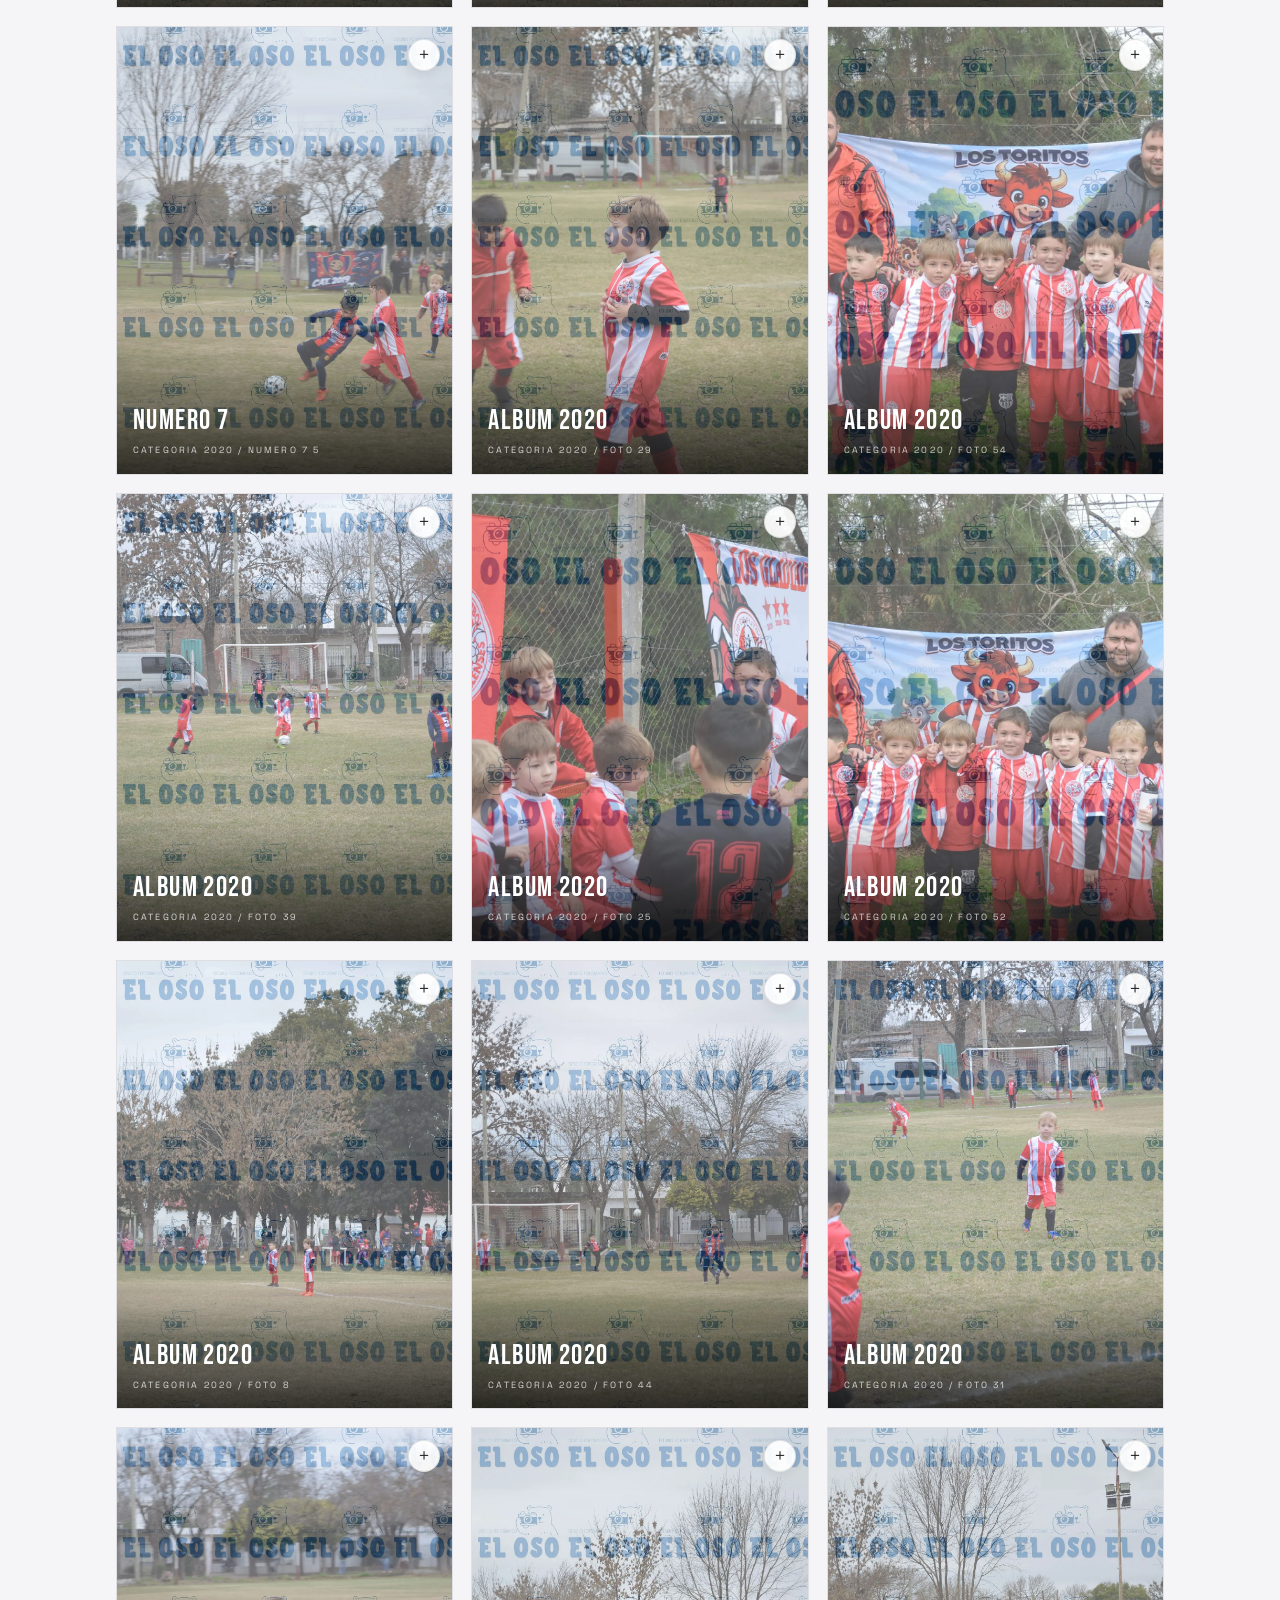
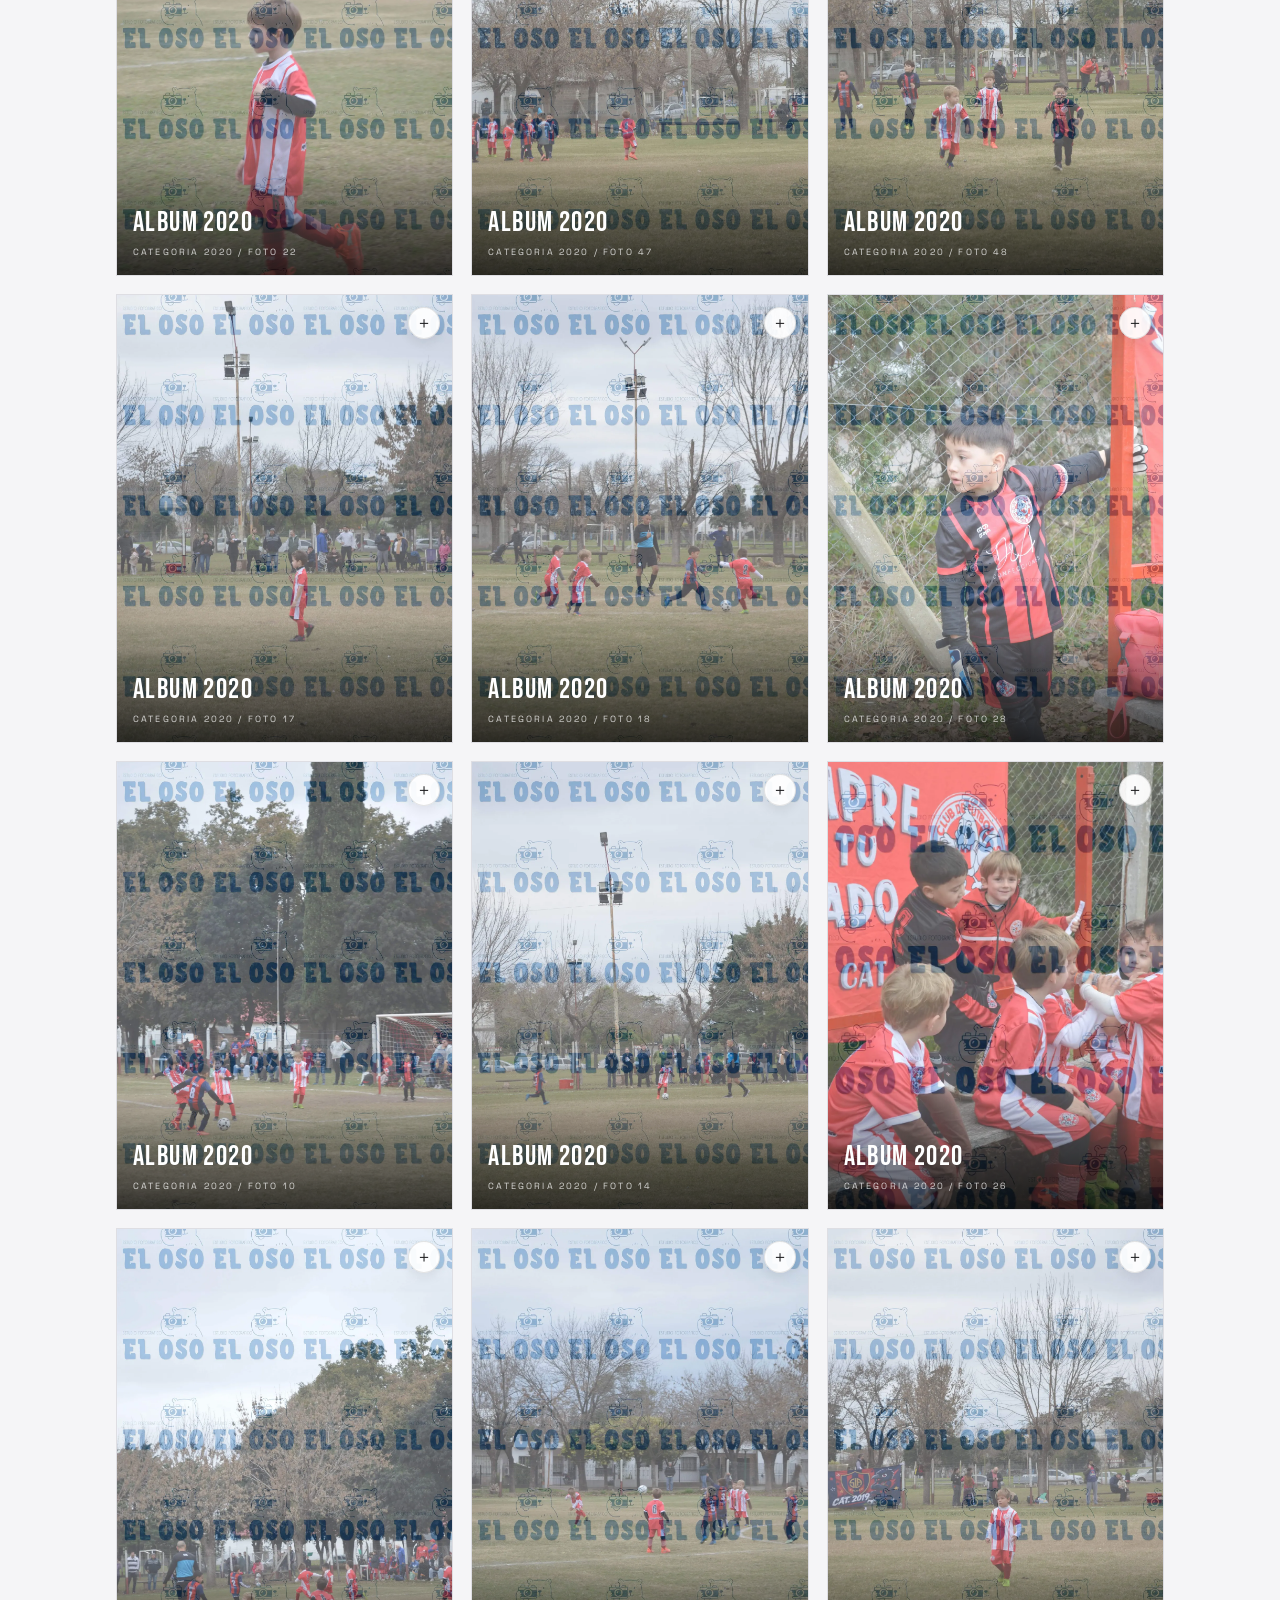
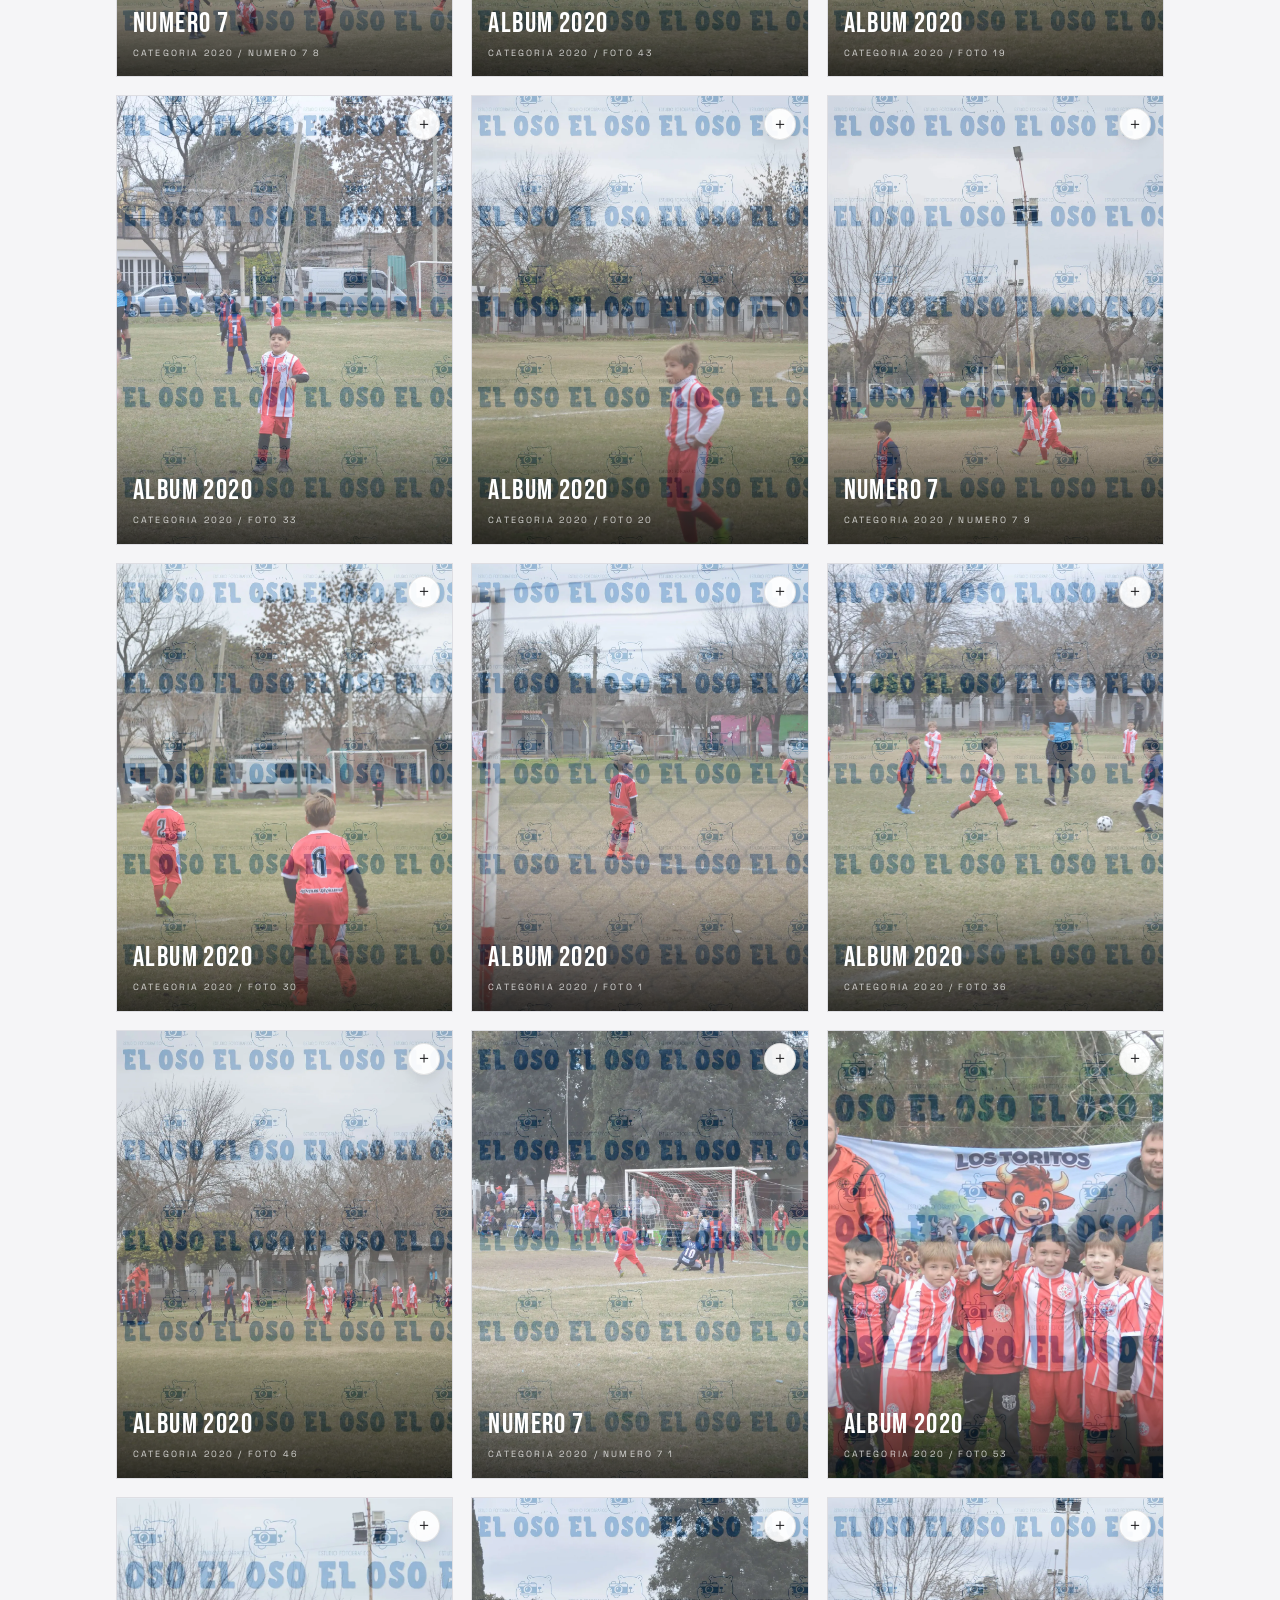
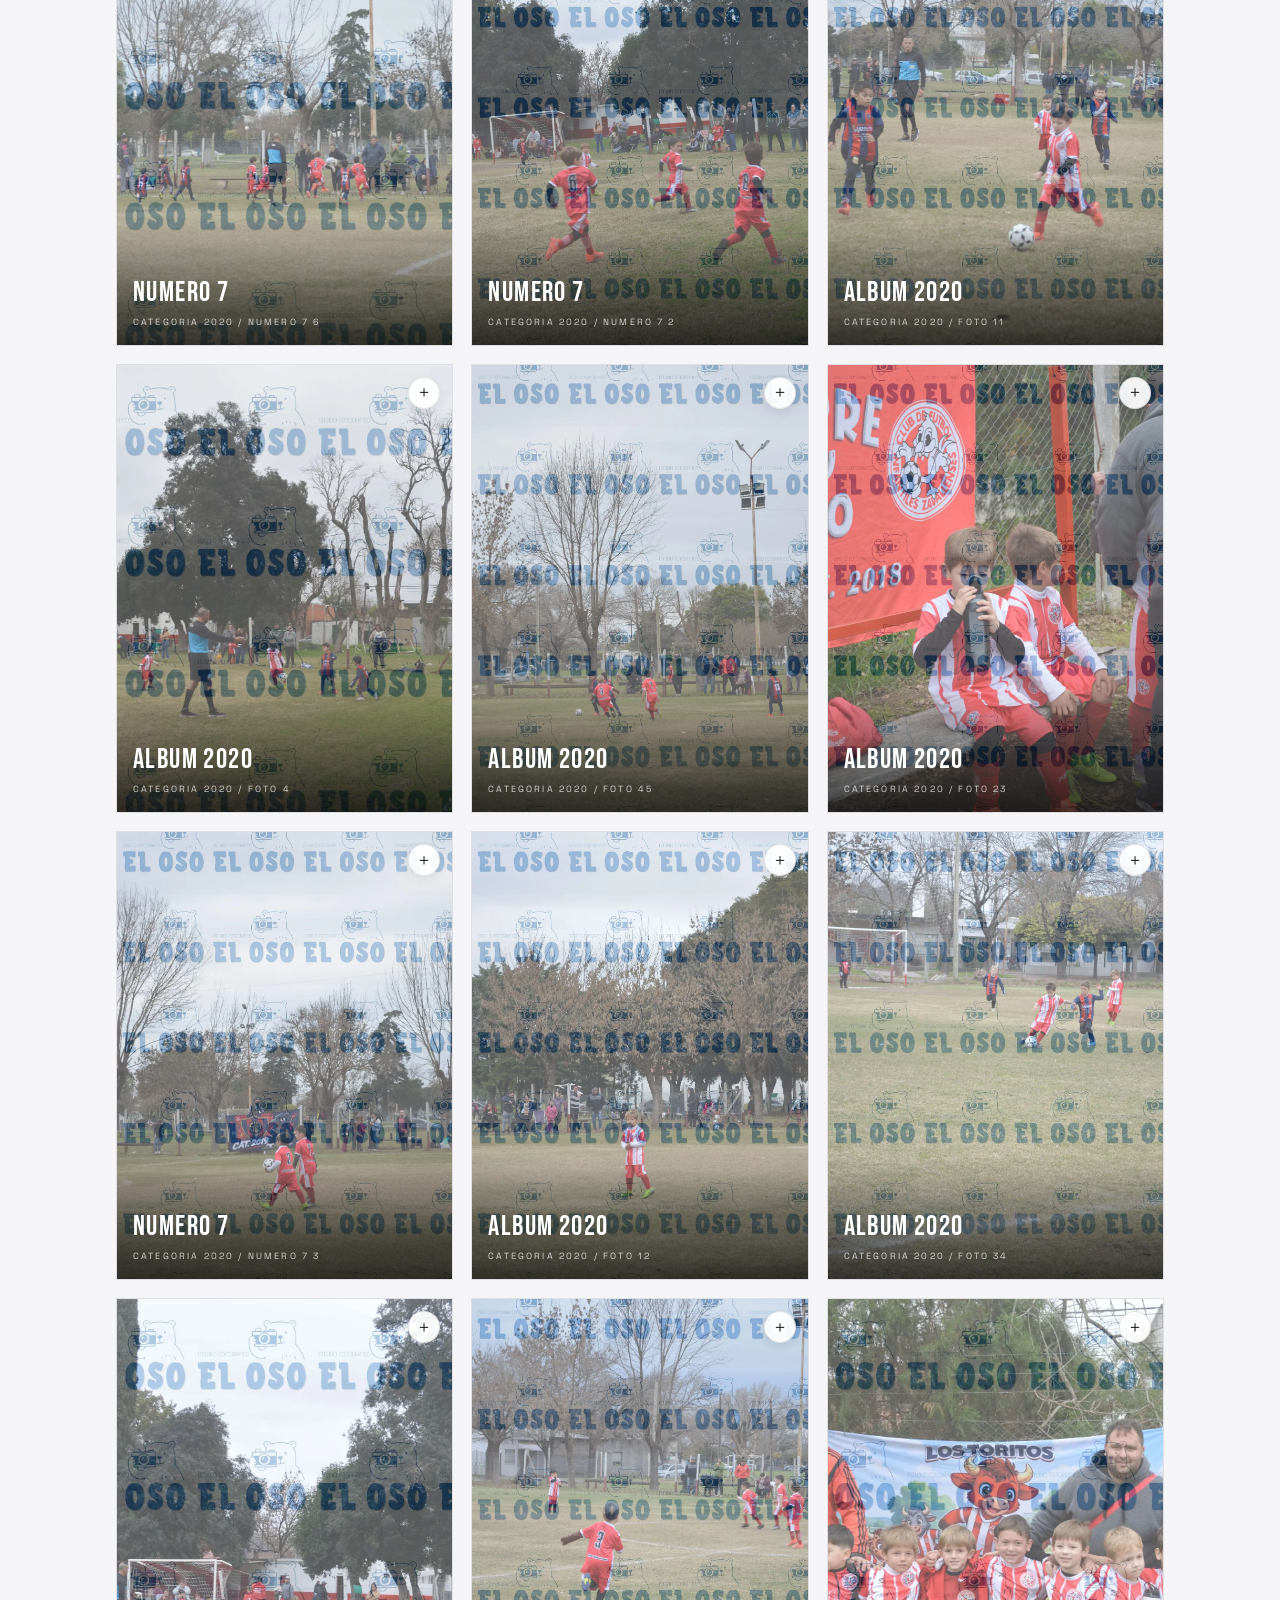
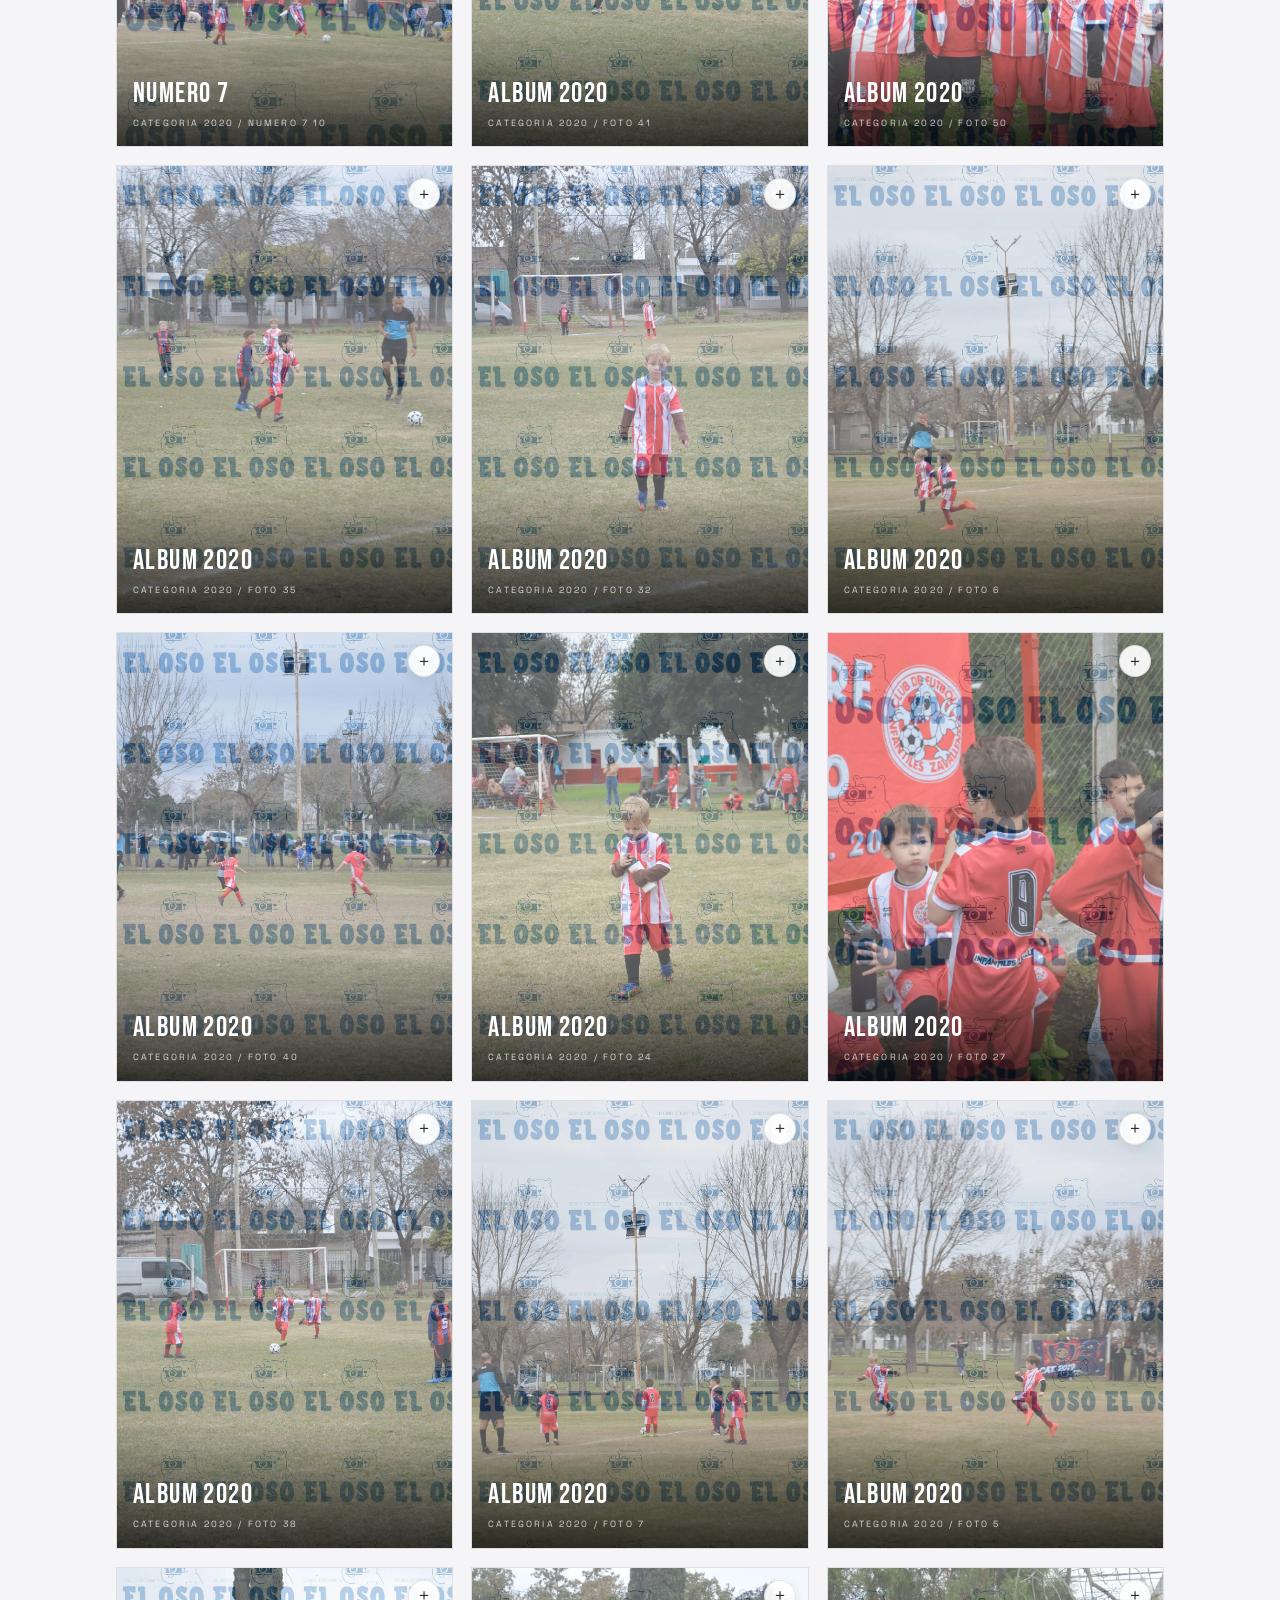
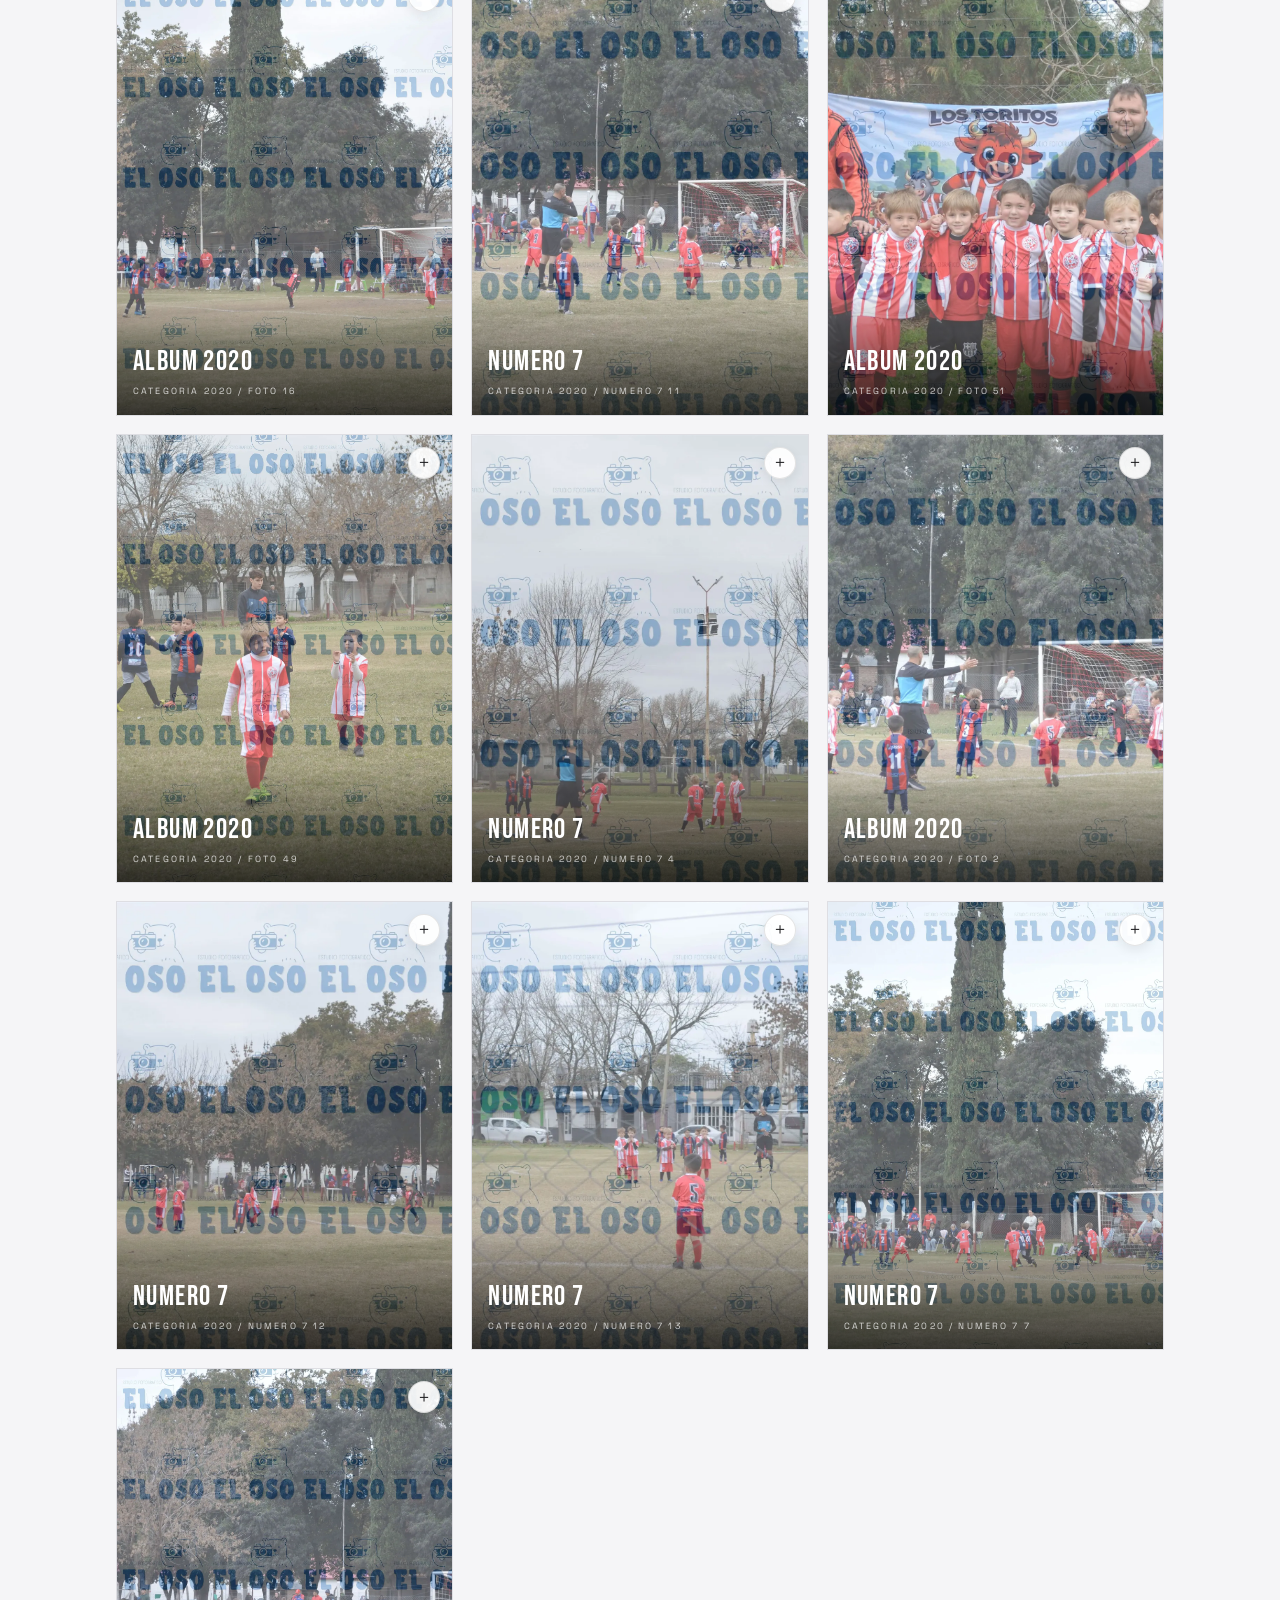
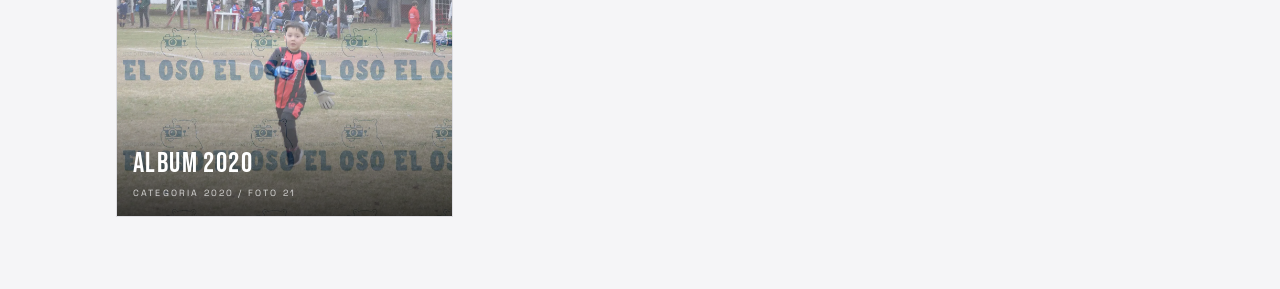
==== commit 43da166b: "feat: agregar sistema de carrito de fotos con pedidos por WhatsApp y Mercado Pago" ====
--- a/album-futbol.html
+++ b/album-futbol.html
@@ -6,7 +6,7 @@
   <title>Album Futbol Infantil - Estudio El Oso</title>
   <link rel="preconnect" href="https://fonts.googleapis.com" />
   <link href="https://fonts.googleapis.com/css2?family=Bebas+Neue&family=Space+Grotesk:wght@300;400;500&display=swap" rel="stylesheet" />
-  <link rel="stylesheet" href="css/styles.css" />
+  <link rel="stylesheet" href="css/styles.css?v=4" />
 </head>
 <body class="album-page">
   <header class="album-topbar">
@@ -39,6 +39,6 @@
     <div class="album-empty" id="albumEmpty">No encontramos fotos para ese numero en esta categoria.</div>
   </main>
 
-  <script src="js/album-futbol.js" defer></script>
+  <script src="js/album-futbol.js?v=3" defer></script>
 </body>
 </html>
--- a/css/styles.css
+++ b/css/styles.css
@@ -530,9 +530,12 @@
   position: fixed;
   inset: 0;
   z-index: 200;
-  display: grid;
-  place-items: center;
-  padding: 72px 24px 40px;
+  display: flex;
+  flex-direction: column;
+  align-items: center;
+  justify-content: center;
+  gap: 16px;
+  padding: 72px 24px 72px;
   background: rgba(12, 12, 14, .42);
   backdrop-filter: blur(22px) saturate(120%);
   -webkit-backdrop-filter: blur(22px) saturate(120%);
@@ -624,15 +627,24 @@
   .album-topbar { padding: 0 20px; }
   .album-shell { padding: 96px 20px 56px; }
   .album-controls { grid-template-columns: 1fr; }
-  .album-grid { grid-template-columns: 1fr; }
+  .album-grid { grid-template-columns: repeat(2, minmax(0, 1fr)); gap: 12px; }
+  .album-card-title { font-size: 18px; margin-bottom: 2px; }
+  .album-card-meta { font-size: 8px; }
+  .album-card-body { padding: 24px 10px 10px; }
   .album-tab { flex: 1; }
   .album-lightbox {
-    padding: 74px 14px 82px;
+    padding: 64px 16px 80px;
+    overflow: hidden;
+    box-sizing: border-box;
+    gap: 12px;
   }
 
   .album-lightbox-img {
-    max-width: 96vw;
-    max-height: 74vh;
+    max-width: 100%;
+    width: auto;
+    max-height: 70vh;
+    object-fit: contain;
+    flex-shrink: 1;
   }
 
   .album-lightbox-nav {
@@ -942,17 +954,22 @@
   }
 
   .album-tabs {
-    display: grid;
-    grid-template-columns: 1fr;
+    display: flex;
+    gap: 8px;
+    width: 100%;
   }
 
   .album-tab {
-    width: 100%;
+    width: auto;
+    flex: 1;
+    padding: 10px 12px;
+    font-size: 9px;
   }
 
   .album-results-head {
     align-items: flex-start;
     flex-direction: column;
+    gap: 6px;
   }
 }
 
@@ -1058,3 +1075,552 @@
     letter-spacing: .035em;
   }
 }
+
+/* ════════════════════════════════════════
+   SISTEMA DE CARRITO DE FOTOS
+   ════════════════════════════════════════ */
+
+.album-card {
+  transition: border-color 0.25s ease, box-shadow 0.25s ease, transform 0.2s ease;
+}
+
+.album-card:hover {
+  transform: translateY(-4px);
+  box-shadow: 0 12px 32px rgba(0,0,0,0.08);
+}
+
+.album-card.is-selected {
+  border-color: #0071e3;
+  box-shadow: 0 8px 28px rgba(0, 113, 227, 0.15);
+}
+
+.album-card-cart-btn {
+  position: absolute;
+  top: 12px;
+  right: 12px;
+  width: 32px;
+  height: 32px;
+  border-radius: 50%;
+  border: 1px solid rgba(0,0,0,0.1);
+  background: rgba(255, 255, 255, 0.92);
+  color: #1d1d1f;
+  font-size: 16px;
+  font-weight: 500;
+  display: flex;
+  align-items: center;
+  justify-content: center;
+  cursor: pointer;
+  z-index: 10;
+  transition: transform 0.2s ease, background 0.2s ease, color 0.2s ease, border-color 0.2s ease, box-shadow 0.2s ease;
+  box-shadow: 0 4px 12px rgba(0,0,0,0.08);
+}
+
+.album-card-cart-btn:hover {
+  transform: scale(1.1);
+  background: #fff;
+  box-shadow: 0 4px 16px rgba(0,0,0,0.14);
+}
+
+.album-card-cart-btn.is-selected {
+  background: #0071e3;
+  color: #fff;
+  border-color: #0071e3;
+}
+
+/* Lightbox Button */
+.album-lightbox-cart-btn {
+  padding: 12px 24px;
+  border: 1px solid rgba(255, 255, 255, 0.32);
+  background: rgba(255, 255, 255, 0.12);
+  color: #fff;
+  font-family: 'Space Grotesk', sans-serif;
+  font-size: 12px;
+  font-weight: 500;
+  text-transform: uppercase;
+  letter-spacing: 0.15em;
+  cursor: pointer;
+  backdrop-filter: blur(12px);
+  -webkit-backdrop-filter: blur(12px);
+  transition: background 0.2s, border-color 0.2s, transform 0.2s;
+  margin-top: 8px;
+}
+
+.album-lightbox-cart-btn:hover {
+  background: rgba(255, 255, 255, 0.22);
+  transform: scale(1.04);
+}
+
+.album-lightbox-cart-btn.is-selected {
+  background: #0071e3;
+  border-color: #0071e3;
+}
+
+/* Floating Cart Widget */
+.album-cart-widget {
+  position: fixed;
+  bottom: 28px;
+  right: 28px;
+  z-index: 90;
+  transform: translateY(100px);
+  opacity: 0;
+  transition: transform 0.4s cubic-bezier(0.16, 1, 0.3, 1), opacity 0.4s ease;
+  pointer-events: none;
+}
+
+.album-cart-widget.is-visible {
+  transform: translateY(0);
+  opacity: 1;
+  pointer-events: auto;
+}
+
+.album-cart-toggle {
+  width: 56px;
+  height: 56px;
+  border-radius: 50%;
+  border: none;
+  background: #1d1d1f;
+  color: #fff;
+  box-shadow: 0 12px 36px rgba(0, 0, 0, 0.2);
+  cursor: pointer;
+  position: relative;
+  display: flex;
+  align-items: center;
+  justify-content: center;
+  transition: transform 0.2s ease, background 0.2s ease;
+}
+
+.album-cart-toggle:hover {
+  transform: scale(1.05);
+  background: #0071e3;
+}
+
+.album-cart-icon {
+  font-size: 20px;
+}
+
+.album-cart-badge {
+  position: absolute;
+  top: -4px;
+  right: -4px;
+  background: #A44A3F;
+  color: #fff;
+  font-family: 'Space Grotesk', sans-serif;
+  font-size: 11px;
+  font-weight: 600;
+  min-width: 20px;
+  height: 20px;
+  border-radius: 10px;
+  display: flex;
+  align-items: center;
+  justify-content: center;
+  padding: 0 6px;
+  box-shadow: 0 2px 8px rgba(0,0,0,0.15);
+  border: 2px solid #f5f5f7;
+}
+
+/* Cart Drawer */
+.album-cart-drawer {
+  position: fixed;
+  inset: 0;
+  z-index: 150;
+  opacity: 0;
+  pointer-events: none;
+  transition: opacity 0.35s ease;
+}
+
+.album-cart-drawer.is-open {
+  opacity: 1;
+  pointer-events: auto;
+}
+
+.album-cart-drawer-overlay {
+  position: absolute;
+  inset: 0;
+  background: rgba(0, 0, 0, 0.35);
+  backdrop-filter: blur(8px);
+  -webkit-backdrop-filter: blur(8px);
+}
+
+.album-cart-drawer-content {
+  position: absolute;
+  top: 0;
+  right: 0;
+  bottom: 0;
+  width: 100%;
+  max-width: 420px;
+  background: rgba(255, 255, 255, 0.94);
+  backdrop-filter: blur(20px);
+  -webkit-backdrop-filter: blur(20px);
+  box-shadow: -10px 0 40px rgba(0, 0, 0, 0.12);
+  display: flex;
+  flex-direction: column;
+  transform: translateX(100%);
+  transition: transform 0.35s cubic-bezier(0.16, 1, 0.3, 1);
+}
+
+.album-cart-drawer.is-open .album-cart-drawer-content {
+  transform: translateX(0);
+}
+
+.album-cart-drawer-header {
+  padding: 24px;
+  border-bottom: 1px solid rgba(0,0,0,0.08);
+  display: flex;
+  justify-content: space-between;
+  align-items: center;
+}
+
+.album-cart-drawer-header h2 {
+  font-family: 'Bebas Neue', sans-serif;
+  font-size: 28px;
+  letter-spacing: 0.05em;
+  color: #1d1d1f;
+}
+
+.album-cart-drawer-close {
+  background: none;
+  border: none;
+  font-size: 28px;
+  line-height: 1;
+  color: #888;
+  cursor: pointer;
+  transition: color 0.2s;
+}
+
+.album-cart-drawer-close:hover {
+  color: #1d1d1f;
+}
+
+.album-cart-drawer-body {
+  flex: 1;
+  overflow-y: auto;
+  padding: 24px;
+}
+
+.album-cart-empty {
+  color: #666;
+  font-family: 'Space Grotesk', sans-serif;
+  font-size: 13px;
+  text-align: center;
+  line-height: 1.6;
+  margin-top: 40px;
+}
+
+.album-cart-items {
+  list-style: none;
+  display: flex;
+  flex-direction: column;
+  gap: 16px;
+}
+
+.album-cart-item {
+  display: flex;
+  gap: 16px;
+  align-items: center;
+  padding-bottom: 16px;
+  border-bottom: 1px solid rgba(0,0,0,0.06);
+}
+
+.album-cart-item-thumb {
+  width: 54px;
+  height: 72px;
+  object-fit: cover;
+  background: #333;
+  border-radius: 4px;
+  box-shadow: 0 4px 10px rgba(0,0,0,0.08);
+}
+
+.album-cart-item-info {
+  flex: 1;
+  display: flex;
+  flex-direction: column;
+  gap: 3px;
+}
+
+.album-cart-item-title {
+  font-family: 'Bebas Neue', sans-serif;
+  font-size: 18px;
+  color: #1d1d1f;
+  letter-spacing: 0.03em;
+}
+
+.album-cart-item-meta {
+  font-family: 'Space Grotesk', sans-serif;
+  font-size: 10px;
+  color: #666;
+  text-transform: uppercase;
+  letter-spacing: 0.1em;
+}
+
+.album-cart-item-price {
+  font-family: 'Space Grotesk', sans-serif;
+  font-size: 13px;
+  font-weight: 500;
+  color: #0071e3;
+}
+
+.album-cart-item-remove {
+  background: none;
+  border: none;
+  font-size: 22px;
+  color: #a0a0a5;
+  cursor: pointer;
+  transition: color 0.2s;
+}
+
+.album-cart-item-remove:hover {
+  color: #A44A3F;
+}
+
+.album-cart-drawer-footer {
+  padding: 24px;
+  border-top: 1px solid rgba(0,0,0,0.08);
+  background: rgba(255,255,255,0.7);
+}
+
+.album-cart-summary {
+  display: flex;
+  justify-content: space-between;
+  align-items: center;
+  margin-bottom: 20px;
+  font-family: 'Space Grotesk', sans-serif;
+  font-size: 15px;
+  font-weight: 500;
+}
+
+.album-cart-total {
+  font-family: 'Bebas Neue', sans-serif;
+  font-size: 26px;
+  color: #0071e3;
+  letter-spacing: 0.02em;
+}
+
+.album-cart-actions {
+  display: flex;
+  flex-direction: column;
+  gap: 10px;
+}
+
+.album-cart-btn-primary,
+.album-cart-btn-secondary {
+  width: 100%;
+  height: 48px;
+  border-radius: 6px;
+  font-family: 'Space Grotesk', sans-serif;
+  font-size: 11px;
+  font-weight: 500;
+  text-transform: uppercase;
+  letter-spacing: 0.15em;
+  cursor: pointer;
+  display: inline-flex;
+  align-items: center;
+  justify-content: center;
+  gap: 10px;
+  transition: transform 0.2s ease, background 0.2s ease, box-shadow 0.2s ease;
+  border: none;
+}
+
+.album-cart-btn-whatsapp {
+  background: #25D366;
+  color: #fff;
+  box-shadow: 0 4px 14px rgba(37, 211, 102, 0.15);
+}
+
+.album-cart-btn-whatsapp:hover {
+  background: #20ba56;
+  transform: translateY(-2px);
+  box-shadow: 0 6px 20px rgba(37, 211, 102, 0.25);
+}
+
+.album-cart-btn-whatsapp svg {
+  fill: currentColor;
+}
+
+.album-cart-btn-mercadopago {
+  background: #009EE3;
+  color: #fff;
+  box-shadow: 0 4px 14px rgba(0, 158, 227, 0.15);
+}
+
+.album-cart-btn-mercadopago:hover {
+  background: #008cd1;
+  transform: translateY(-2px);
+  box-shadow: 0 6px 20px rgba(0, 158, 227, 0.25);
+}
+
+/* Mercado Pago Modal Fallback */
+.album-mp-modal {
+  position: fixed;
+  inset: 0;
+  z-index: 300;
+  display: flex;
+  align-items: center;
+  justify-content: center;
+  padding: 20px;
+  opacity: 0;
+  pointer-events: none;
+  transition: opacity 0.3s ease;
+}
+
+.album-mp-modal.is-open {
+  opacity: 1;
+  pointer-events: auto;
+}
+
+.album-mp-modal-overlay {
+  position: absolute;
+  inset: 0;
+  background: rgba(0, 0, 0, 0.4);
+  backdrop-filter: blur(6px);
+  -webkit-backdrop-filter: blur(6px);
+}
+
+.album-mp-modal-content {
+  position: relative;
+  width: 100%;
+  max-width: 440px;
+  background: #fff;
+  border-radius: 8px;
+  padding: 28px;
+  box-shadow: 0 20px 60px rgba(0,0,0,0.25);
+  transform: scale(0.95);
+  transition: transform 0.3s cubic-bezier(0.16, 1, 0.3, 1);
+  z-index: 10;
+  color: #1d1d1f;
+}
+
+.album-mp-modal.is-open .album-mp-modal-content {
+  transform: scale(1);
+}
+
+.album-mp-modal-close {
+  position: absolute;
+  top: 16px;
+  right: 16px;
+  background: none;
+  border: none;
+  font-size: 24px;
+  line-height: 1;
+  color: #aaa;
+  cursor: pointer;
+  transition: color 0.2s;
+}
+
+.album-mp-modal-close:hover {
+  color: #1d1d1f;
+}
+
+.album-mp-modal-header {
+  margin-bottom: 20px;
+  text-align: center;
+}
+
+.mp-logo {
+  display: inline-block;
+  font-family: 'Space Grotesk', sans-serif;
+  font-size: 10px;
+  font-weight: 600;
+  text-transform: uppercase;
+  letter-spacing: 0.12em;
+  color: #009EE3;
+  border: 1px solid #009EE3;
+  padding: 4px 8px;
+  border-radius: 4px;
+  margin-bottom: 10px;
+}
+
+.album-mp-modal-header h3 {
+  font-family: 'Bebas Neue', sans-serif;
+  font-size: 24px;
+  letter-spacing: 0.04em;
+  color: #1d1d1f;
+}
+
+.album-mp-modal-body {
+  font-family: 'Space Grotesk', sans-serif;
+  font-size: 13px;
+  color: #555;
+  line-height: 1.6;
+  margin-bottom: 24px;
+}
+
+.mp-info-box {
+  margin-top: 14px;
+  background: #f5f5f7;
+  padding: 16px;
+  border-radius: 6px;
+  border-left: 3px solid #009EE3;
+}
+
+.mp-total-line {
+  font-size: 15px;
+  color: #1d1d1f;
+  margin-bottom: 12px;
+  border-bottom: 1px solid rgba(0,0,0,0.06);
+  padding-bottom: 8px;
+}
+
+.mp-info-box ol {
+  margin-left: 14px;
+  display: flex;
+  flex-direction: column;
+  gap: 8px;
+}
+
+.album-mp-modal-btn-wa {
+  width: 100%;
+  height: 44px;
+  background: #25D366;
+  color: #fff;
+  border: none;
+  border-radius: 6px;
+  font-family: 'Space Grotesk', sans-serif;
+  font-size: 11px;
+  font-weight: 500;
+  text-transform: uppercase;
+  letter-spacing: 0.12em;
+  cursor: pointer;
+  box-shadow: 0 4px 12px rgba(37, 211, 102, 0.15);
+  transition: background 0.2s, transform 0.2s;
+}
+
+.album-mp-modal-btn-wa:hover {
+  background: #20ba56;
+  transform: translateY(-2px);
+}
+
+body.album-cart-open {
+  overflow: hidden;
+}
+
+/* Responsividad para Mobile (Carrito y Lightbox) */
+@media (max-width: 760px) {
+  .album-cart-drawer-content {
+    top: auto;
+    right: 0;
+    bottom: 0;
+    left: 0;
+    width: 100%;
+    max-height: 80vh;
+    border-radius: 16px 16px 0 0;
+    transform: translateY(100%);
+  }
+
+  .album-cart-drawer.is-open .album-cart-drawer-content {
+    transform: translateY(0);
+  }
+
+  .album-cart-widget {
+    bottom: 20px;
+    right: 20px;
+  }
+
+  .album-cart-toggle {
+    width: 50px;
+    height: 50px;
+  }
+
+  .album-cart-icon {
+    font-size: 18px;
+  }
+}
